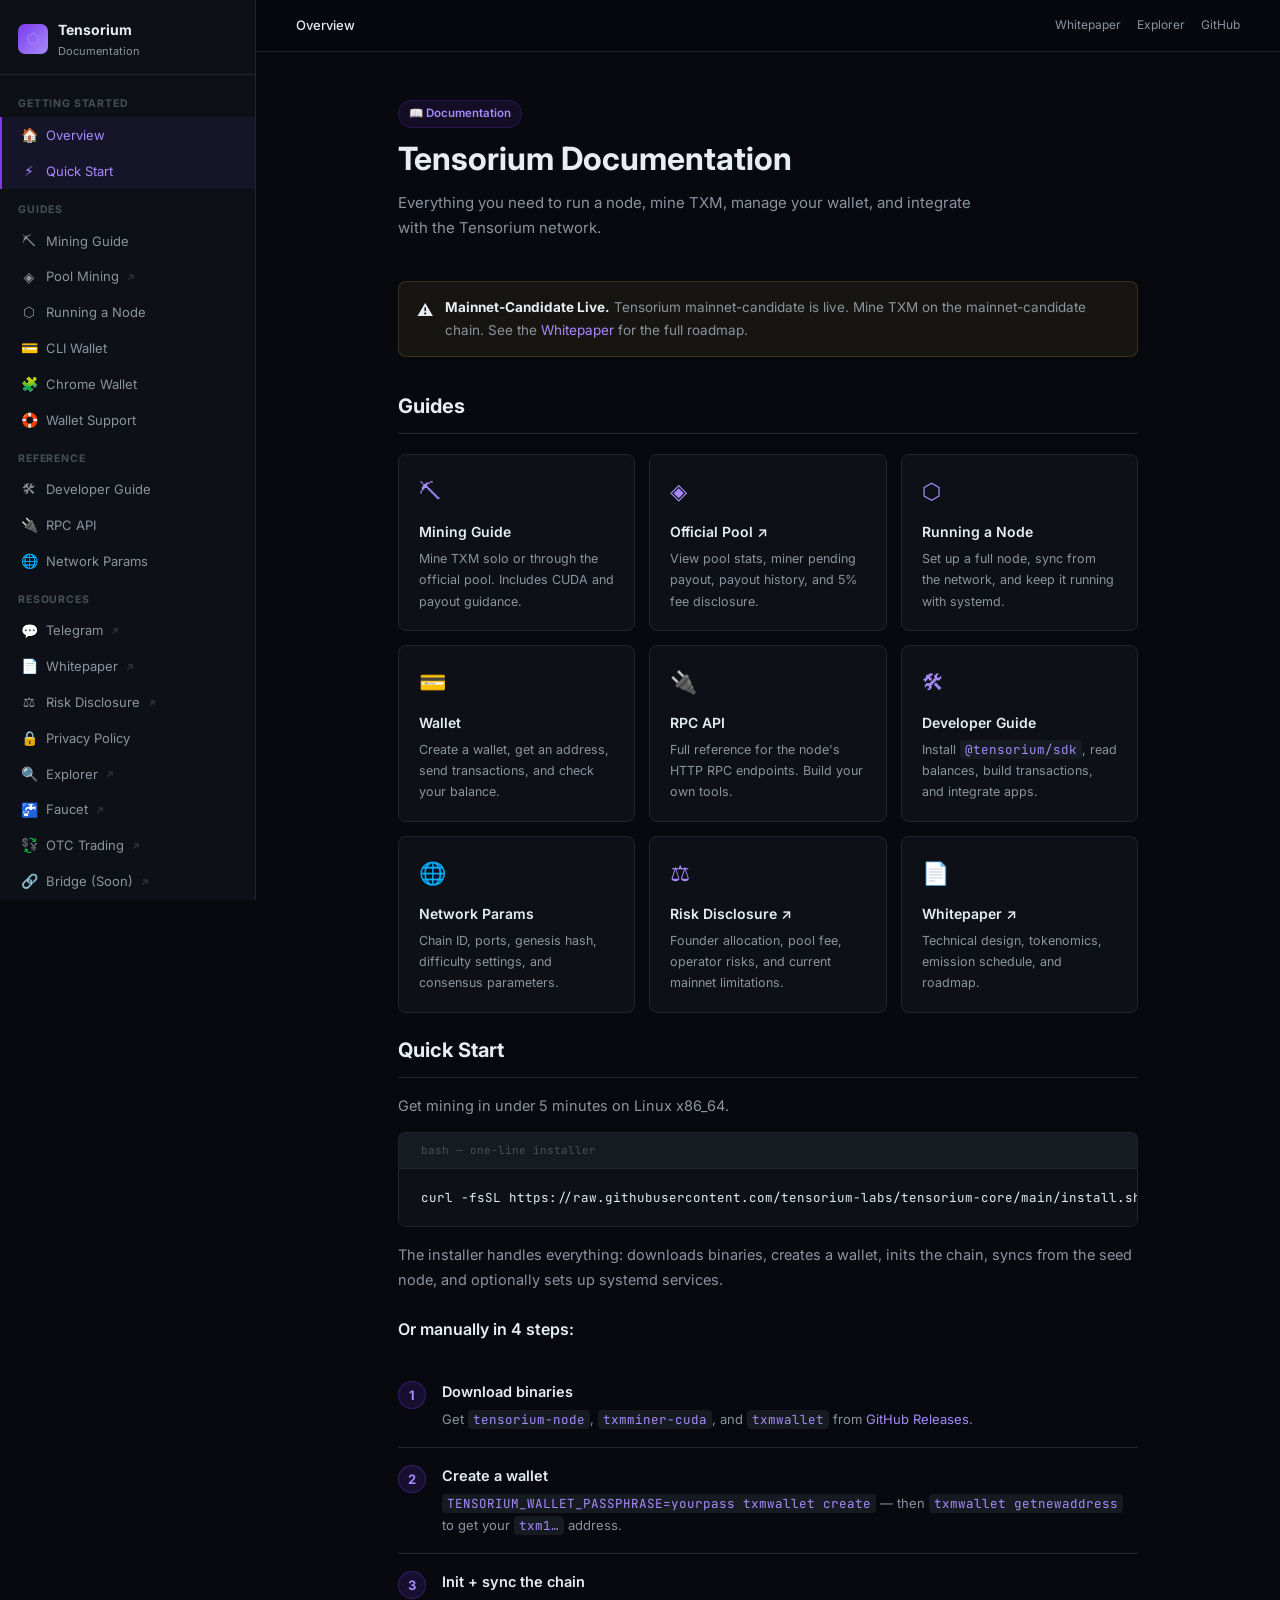
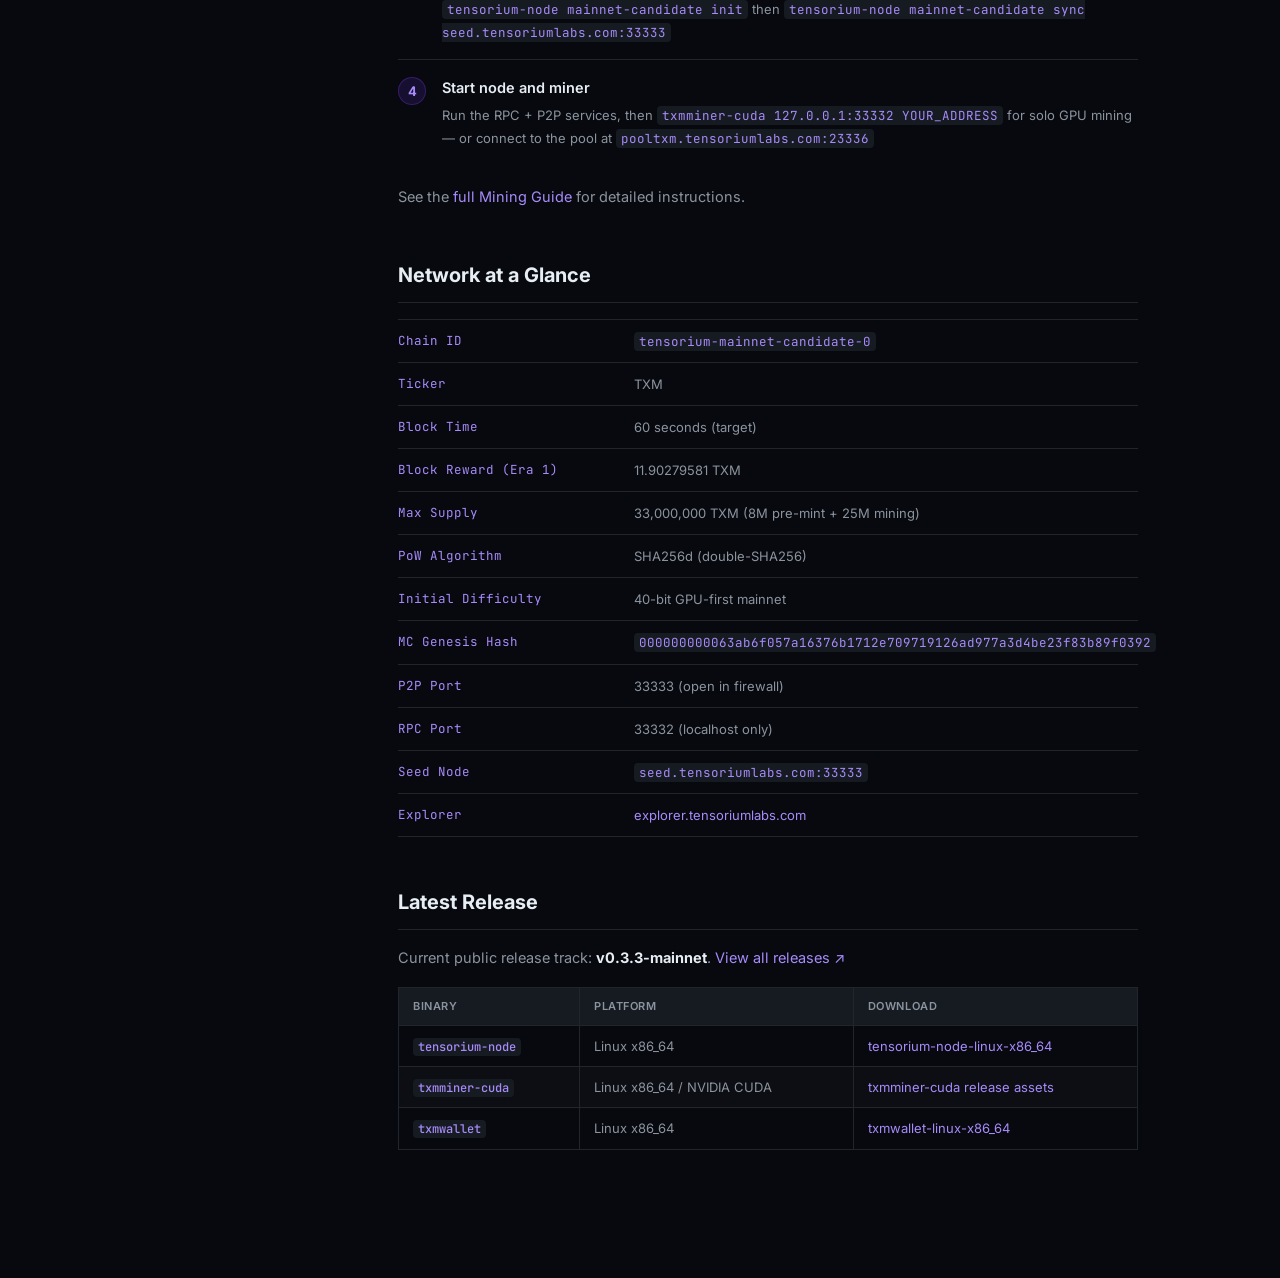
==== index.html @ 6fa47116 "docs: hide backup seed IP and refresh mainnet references" ====
<!DOCTYPE html>
<html lang="en">
<head>
  <meta charset="UTF-8">
  <meta name="viewport" content="width=device-width, initial-scale=1.0">
  <title>Tensorium Docs — Overview</title>
  <meta name="description" content="Official documentation for Tensorium — PoW blockchain node, wallet, and miner.">
  <link rel="stylesheet" href="/css/style.css">
  <link rel="icon" href="data:image/svg+xml,<svg xmlns='http://www.w3.org/2000/svg' viewBox='0 0 100 100'><text y='.9em' font-size='90'>⬡</text></svg>">
</head>
<body>
<div class="layout">

<aside class="sidebar">
  <a href="/" class="sidebar-brand">
    <div class="brand-icon">⬡</div>
    <div><div class="brand-name">Tensorium</div><div class="brand-sub">Documentation</div></div>
  </a>
  <nav class="sidebar-nav"></nav>
  <div class="sidebar-footer">mainnet-candidate live · <a href="https://github.com/tensorium-labs/tensorium-core/releases" target="_blank">Changelog</a></div>
</aside>

<div class="main">
  <div class="topbar">
    <div class="topbar-breadcrumb"><span class="cur">Overview</span></div>
    <div class="topbar-links">
      <a href="https://whitepaper.tensoriumlabs.com" target="_blank">Whitepaper</a>
      <a href="https://explorer.tensoriumlabs.com" target="_blank">Explorer</a>
      <a href="https://github.com/tensorium-labs/tensorium-core" target="_blank">GitHub</a>
    </div>
  </div>

  <div class="content">

    <div class="page-header">
      <div class="page-tag">📖 Documentation</div>
      <h1 class="page-title">Tensorium Documentation</h1>
      <p class="page-desc">Everything you need to run a node, mine TXM, manage your wallet, and integrate with the Tensorium network.</p>
    </div>

    <div class="callout callout-warn">
      <span class="callout-icon">⚠</span>
      <div class="callout-body"><strong>Mainnet-Candidate Live.</strong> Tensorium mainnet-candidate is live. Mine TXM on the mainnet-candidate chain. See the <a href="https://whitepaper.tensoriumlabs.com" target="_blank">Whitepaper</a> for the full roadmap.</div>
    </div>

    <!-- Quick links -->
    <h2 style="margin-top:32px">Guides</h2>
    <div class="cards">
      <a href="/mining.html" class="card">
        <div class="card-icon">⛏</div>
        <div class="card-title">Mining Guide</div>
        <div class="card-desc">Mine TXM solo or through the official pool. Includes CUDA and payout guidance.</div>
      </a>
      <a href="https://pooltxm.tensoriumlabs.com" class="card" target="_blank">
        <div class="card-icon">◈</div>
        <div class="card-title">Official Pool ↗</div>
        <div class="card-desc">View pool stats, miner pending payout, payout history, and 5% fee disclosure.</div>
      </a>
      <a href="/node.html" class="card">
        <div class="card-icon">⬡</div>
        <div class="card-title">Running a Node</div>
        <div class="card-desc">Set up a full node, sync from the network, and keep it running with systemd.</div>
      </a>
      <a href="/wallet.html" class="card">
        <div class="card-icon">💳</div>
        <div class="card-title">Wallet</div>
        <div class="card-desc">Create a wallet, get an address, send transactions, and check your balance.</div>
      </a>
      <a href="/rpc.html" class="card">
        <div class="card-icon">🔌</div>
        <div class="card-title">RPC API</div>
        <div class="card-desc">Full reference for the node's HTTP RPC endpoints. Build your own tools.</div>
      </a>
      <a href="/developer.html" class="card">
        <div class="card-icon">🛠</div>
        <div class="card-title">Developer Guide</div>
        <div class="card-desc">Install <code>@tensorium/sdk</code>, read balances, build transactions, and integrate apps.</div>
      </a>
      <a href="/network.html" class="card">
        <div class="card-icon">🌐</div>
        <div class="card-title">Network Params</div>
        <div class="card-desc">Chain ID, ports, genesis hash, difficulty settings, and consensus parameters.</div>
      </a>
      <a href="https://github.com/tensorium-labs/tensorium-core/blob/main/docs/project/RISK_DISCLOSURE.md" class="card" target="_blank">
        <div class="card-icon">⚖</div>
        <div class="card-title">Risk Disclosure ↗</div>
        <div class="card-desc">Founder allocation, pool fee, operator risks, and current mainnet limitations.</div>
      </a>
      <a href="https://whitepaper.tensoriumlabs.com" class="card" target="_blank">
        <div class="card-icon">📄</div>
        <div class="card-title">Whitepaper ↗</div>
        <div class="card-desc">Technical design, tokenomics, emission schedule, and roadmap.</div>
      </a>
    </div>

    <!-- Quick start -->
    <div class="section" id="quickstart">
      <h2>Quick Start</h2>
      <p>Get mining in under 5 minutes on Linux x86_64.</p>

      <div class="pre-header">bash — one-line installer</div>
      <pre>curl -fsSL https://raw.githubusercontent.com/tensorium-labs/tensorium-core/main/install.sh | bash</pre>

      <p>The installer handles everything: downloads binaries, creates a wallet, inits the chain, syncs from the seed node, and optionally sets up systemd services.</p>

      <h3>Or manually in 4 steps:</h3>
      <div class="steps">
        <div class="step">
          <div class="step-num">1</div>
          <div class="step-content">
            <div class="step-title">Download binaries</div>
            <div class="step-desc">Get <code>tensorium-node</code>, <code>txmminer-cuda</code>, and <code>txmwallet</code> from <a href="https://github.com/tensorium-labs/tensorium-core/releases" target="_blank">GitHub Releases</a>.</div>
          </div>
        </div>
        <div class="step">
          <div class="step-num">2</div>
          <div class="step-content">
            <div class="step-title">Create a wallet</div>
            <div class="step-desc"><code>TENSORIUM_WALLET_PASSPHRASE=yourpass txmwallet create</code> — then <code>txmwallet getnewaddress</code> to get your <code>txm1…</code> address.</div>
          </div>
        </div>
        <div class="step">
          <div class="step-num">3</div>
          <div class="step-content">
            <div class="step-title">Init + sync the chain</div>
            <div class="step-desc"><code>tensorium-node mainnet-candidate init</code> then <code>tensorium-node mainnet-candidate sync seed.tensoriumlabs.com:33333</code></div>
          </div>
        </div>
        <div class="step">
          <div class="step-num">4</div>
          <div class="step-content">
            <div class="step-title">Start node and miner</div>
            <div class="step-desc">Run the RPC + P2P services, then <code>txmminer-cuda 127.0.0.1:33332 YOUR_ADDRESS</code> for solo GPU mining — or connect to the pool at <code>pooltxm.tensoriumlabs.com:23336</code></div>
          </div>
        </div>
      </div>

      <p>See the <a href="/mining.html">full Mining Guide</a> for detailed instructions.</p>
    </div>

    <!-- Network info quick ref -->
    <div class="section" id="network-quick">
      <h2>Network at a Glance</h2>
      <div class="param-table">
        <div class="param-row"><span class="param-key">Chain ID</span><span class="param-val"><code>tensorium-mainnet-candidate-0</code></span></div>
        <div class="param-row"><span class="param-key">Ticker</span><span class="param-val">TXM</span></div>
        <div class="param-row"><span class="param-key">Block Time</span><span class="param-val">60 seconds (target)</span></div>
        <div class="param-row"><span class="param-key">Block Reward (Era 1)</span><span class="param-val">11.90279581 TXM</span></div>
        <div class="param-row"><span class="param-key">Max Supply</span><span class="param-val">33,000,000 TXM (8M pre-mint + 25M mining)</span></div>
        <div class="param-row"><span class="param-key">PoW Algorithm</span><span class="param-val">SHA256d (double-SHA256)</span></div>
        <div class="param-row"><span class="param-key">Initial Difficulty</span><span class="param-val">40-bit GPU-first mainnet</span></div>
        <div class="param-row"><span class="param-key">MC Genesis Hash</span><span class="param-val"><code>000000000063ab6f057a16376b1712e709719126ad977a3d4be23f83b89f0392</code></span></div>
        <div class="param-row"><span class="param-key">P2P Port</span><span class="param-val">33333 (open in firewall)</span></div>
        <div class="param-row"><span class="param-key">RPC Port</span><span class="param-val">33332 (localhost only)</span></div>
        <div class="param-row"><span class="param-key">Seed Node</span><span class="param-val"><code>seed.tensoriumlabs.com:33333</code></span></div>
        <div class="param-row"><span class="param-key">Explorer</span><span class="param-val"><a href="https://explorer.tensoriumlabs.com" target="_blank">explorer.tensoriumlabs.com</a></span></div>
      </div>
    </div>

    <!-- Binaries -->
    <div class="section" id="binaries">
      <h2>Latest Release</h2>
      <p>Current public release track: <strong>v0.3.3-mainnet</strong>. <a href="https://github.com/tensorium-labs/tensorium-core/releases" target="_blank">View all releases ↗</a></p>
      <div class="table-wrap">
        <table>
          <thead><tr><th>Binary</th><th>Platform</th><th>Download</th></tr></thead>
          <tbody>
            <tr>
              <td><code>tensorium-node</code></td><td>Linux x86_64</td>
              <td><a href="https://github.com/tensorium-labs/tensorium-core/releases/download/v0.3.3-mainnet/tensorium-node-linux-x86_64" target="_blank">tensorium-node-linux-x86_64</a></td>
            </tr>
            <tr>
              <td><code>txmminer-cuda</code></td><td>Linux x86_64 / NVIDIA CUDA</td>
              <td><a href="https://github.com/tensorium-labs/tensorium-core/releases" target="_blank">txmminer-cuda release assets</a></td>
            </tr>
            <tr>
              <td><code>txmwallet</code></td><td>Linux x86_64</td>
              <td><a href="https://github.com/tensorium-labs/tensorium-core/releases/download/v0.3.3-mainnet/txmwallet-linux-x86_64" target="_blank">txmwallet-linux-x86_64</a></td>
            </tr>
          </tbody>
        </table>
      </div>
    </div>

  </div>
</div>
</div>
<script src="/js/nav.js"></script>
<script>buildSidebar('index.html');</script>
</body>
</html>
---- css/style.css ----
@import url('https://fonts.googleapis.com/css2?family=Inter:wght@400;500;600;700&family=JetBrains+Mono:wght@400;500&display=swap');

:root {
  --bg:        #07090f;
  --surface:   #0d1117;
  --surface2:  #161b22;
  --border:    #21262d;
  --border2:   #30363d;
  --primary:   #7c3aed;
  --primary-l: #a78bfa;
  --blue:      #58a6ff;
  --green:     #3fb950;
  --yellow:    #e3b341;
  --red:       #f85149;
  --text:      #e6edf3;
  --text2:     #8b949e;
  --text3:     #484f58;
  --sidebar-w: 256px;
  --radius:    8px;
}

*, *::before, *::after { box-sizing: border-box; margin: 0; padding: 0; }
html { scroll-behavior: smooth; }

body {
  font-family: 'Inter', system-ui, sans-serif;
  background: var(--bg);
  color: var(--text);
  font-size: 14.5px;
  line-height: 1.7;
}

a { color: var(--primary-l); text-decoration: none; }
a:hover { text-decoration: underline; }

/* ── Layout ──────────────────────────────────────────────────────────────── */

.layout { display: flex; min-height: 100vh; }

/* ── Sidebar ─────────────────────────────────────────────────────────────── */

.sidebar {
  width: var(--sidebar-w);
  flex-shrink: 0;
  background: var(--surface);
  border-right: 1px solid var(--border);
  position: fixed; top: 0; left: 0; height: 100vh;
  overflow-y: auto;
  display: flex; flex-direction: column;
  scrollbar-width: thin;
}

.sidebar-brand {
  display: flex; align-items: center; gap: 10px;
  padding: 18px 18px 14px;
  border-bottom: 1px solid var(--border);
  text-decoration: none;
}
.sidebar-brand:hover { text-decoration: none; }

.brand-icon {
  width: 30px; height: 30px;
  background: linear-gradient(135deg, var(--primary), var(--primary-l));
  border-radius: 7px;
  display: flex; align-items: center; justify-content: center;
  font-size: 15px; flex-shrink: 0;
}

.brand-name { font-weight: 700; font-size: 14px; color: var(--text); }
.brand-sub  { font-size: 11px; color: var(--text2); }

.sidebar-nav { padding: 12px 0; flex: 1; }

.nav-group { margin-bottom: 4px; }

.nav-group-title {
  padding: 8px 18px 4px;
  font-size: 10.5px; font-weight: 700;
  text-transform: uppercase; letter-spacing: .08em;
  color: var(--text3);
}

.nav-item {
  display: flex; align-items: center; gap: 8px;
  padding: 6px 18px;
  font-size: 13px; color: var(--text2);
  text-decoration: none;
  border-left: 2px solid transparent;
  transition: color .12s, background .12s;
  cursor: pointer;
}
.nav-item:hover { color: var(--text); background: var(--surface2); text-decoration: none; }
.nav-item.active { color: var(--primary-l); border-left-color: var(--primary); background: rgba(124,58,237,.08); }
.nav-item .nav-icon { font-size: 14px; width: 18px; text-align: center; flex-shrink: 0; }

.sidebar-footer {
  padding: 12px 18px;
  border-top: 1px solid var(--border);
  font-size: 11px; color: var(--text3);
}
.sidebar-footer a { color: var(--text2); }

/* ── Main ���───────────────────────────────────────────────────────────────── */

.main { margin-left: var(--sidebar-w); flex: 1; min-width: 0; }

.topbar {
  display: flex; align-items: center;
  padding: 0 40px; height: 52px;
  border-bottom: 1px solid var(--border);
  background: rgba(7,9,15,.8);
  backdrop-filter: blur(12px);
  position: sticky; top: 0; z-index: 10;
  gap: 12px;
}

.topbar-breadcrumb {
  display: flex; align-items: center; gap: 6px;
  font-size: 13px; color: var(--text2);
}
.topbar-breadcrumb a { color: var(--text2); }
.topbar-breadcrumb .sep { color: var(--text3); }
.topbar-breadcrumb .cur { color: var(--text); font-weight: 500; }

.topbar-links { margin-left: auto; display: flex; gap: 16px; }
.topbar-links a { font-size: 12px; color: var(--text2); }
.topbar-links a:hover { color: var(--text); text-decoration: none; }

.content { max-width: 820px; margin: 0 auto; padding: 48px 40px 80px; }

/* ── Page header ─────────────────────────────────────────────────────────── */

.page-header { margin-bottom: 40px; }

.page-tag {
  display: inline-flex; align-items: center; gap: 6px;
  background: rgba(124,58,237,.1); color: var(--primary-l);
  border: 1px solid rgba(124,58,237,.2);
  padding: 3px 10px; border-radius: 20px;
  font-size: 11.5px; font-weight: 600; margin-bottom: 12px;
}

.page-title {
  font-size: 32px; font-weight: 700; line-height: 1.2; margin-bottom: 12px;
  background: linear-gradient(135deg, var(--text) 60%, var(--primary-l));
  -webkit-background-clip: text; -webkit-text-fill-color: transparent;
  background-clip: text;
}

.page-desc { font-size: 15px; color: var(--text2); max-width: 600px; }

/* ── Section headings ────────────────────────────────────────────────────── */

.section { margin-bottom: 48px; scroll-margin-top: 72px; }

h2 {
  font-size: 20px; font-weight: 700; color: var(--text);
  margin-bottom: 16px; padding-bottom: 10px;
  border-bottom: 1px solid var(--border);
}

h3 {
  font-size: 16px; font-weight: 600; color: var(--text);
  margin: 24px 0 10px;
}

h4 {
  font-size: 11px; font-weight: 700; text-transform: uppercase;
  letter-spacing: .06em; color: var(--text2);
  margin: 18px 0 8px;
}

p { color: var(--text2); margin-bottom: 14px; }
p strong { color: var(--text); }

ul, ol { padding-left: 22px; margin-bottom: 14px; }
li { color: var(--text2); margin-bottom: 5px; }
li strong { color: var(--text); }

/* ── Code ────────────────────────────────────────────────────────────────── */

pre {
  background: var(--surface);
  border: 1px solid var(--border);
  border-radius: var(--radius);
  padding: 18px 22px;
  overflow-x: auto;
  font-family: 'JetBrains Mono', monospace;
  font-size: 12.5px; line-height: 1.7;
  color: var(--text); margin: 16px 0;
  position: relative;
}

.pre-header {
  background: var(--surface2);
  border: 1px solid var(--border);
  border-bottom: none;
  border-radius: var(--radius) var(--radius) 0 0;
  padding: 8px 22px;
  font-size: 11px; color: var(--text3);
  font-family: 'JetBrains Mono', monospace;
  display: flex; align-items: center; justify-content: space-between;
}

.pre-header + pre {
  border-top-left-radius: 0;
  border-top-right-radius: 0;
  margin-top: 0;
}

code {
  font-family: 'JetBrains Mono', monospace;
  font-size: 12.5px; background: var(--surface2);
  padding: 1px 5px; border-radius: 4px;
  color: var(--primary-l);
}
pre code { background: none; padding: 0; color: inherit; }

/* ── Tables ──────────────────────────────────────────────────────────────── */

.table-wrap { overflow-x: auto; margin: 16px 0; }

table { width: 100%; border-collapse: collapse; font-size: 13px; }

th {
  background: var(--surface2);
  padding: 9px 14px;
  text-align: left; font-size: 11px; font-weight: 600;
  text-transform: uppercase; letter-spacing: .05em;
  color: var(--text2); border: 1px solid var(--border);
}

td {
  padding: 9px 14px; border: 1px solid var(--border);
  color: var(--text2); vertical-align: top;
}
td:first-child { color: var(--text); font-weight: 500; }
td code { font-size: 12px; }
tr:nth-child(even) td { background: rgba(255,255,255,.018); }

/* ── Callouts ─────────────────────────────────────────────────────────���──── */

.callout {
  border-radius: var(--radius); padding: 14px 18px;
  margin: 16px 0; font-size: 13.5px;
  display: flex; gap: 12px; align-items: flex-start;
}
.callout-icon { font-size: 16px; flex-shrink: 0; margin-top: 1px; }
.callout-body { color: var(--text2); }
.callout-body strong { color: var(--text); }
.callout-info    { background: rgba(88,166,255,.07);  border: 1px solid rgba(88,166,255,.18); }
.callout-warn    { background: rgba(227,179,65,.07);  border: 1px solid rgba(227,179,65,.18); }
.callout-success { background: rgba(63,185,80,.07);   border: 1px solid rgba(63,185,80,.18); }
.callout-danger  { background: rgba(248,81,73,.07);   border: 1px solid rgba(248,81,73,.18); }

/* ── Steps ───────────────────────────────────────────────────────────────── */

.steps { margin: 20px 0; }

.step {
  display: flex; gap: 16px;
  padding: 16px 0; border-bottom: 1px solid var(--border);
}
.step:last-child { border-bottom: none; }

.step-num {
  width: 28px; height: 28px; border-radius: 50%;
  background: rgba(124,58,237,.15); color: var(--primary-l);
  border: 1px solid rgba(124,58,237,.3);
  display: flex; align-items: center; justify-content: center;
  font-size: 13px; font-weight: 700; flex-shrink: 0; margin-top: 1px;
}

.step-content {}
.step-title { font-weight: 600; color: var(--text); margin-bottom: 4px; }
.step-desc  { font-size: 13px; color: var(--text2); }

/* ── Cards grid ──────────────────────────────────────────────────────────── */

.cards { display: grid; grid-template-columns: repeat(auto-fit, minmax(220px, 1fr)); gap: 14px; margin: 20px 0; }

.card {
  background: var(--surface); border: 1px solid var(--border);
  border-radius: var(--radius); padding: 18px 20px;
  text-decoration: none; transition: border-color .15s, transform .15s;
  display: block;
}
.card:hover { border-color: var(--primary); transform: translateY(-1px); text-decoration: none; }
.card-icon  { font-size: 22px; margin-bottom: 10px; }
.card-title { font-weight: 600; color: var(--text); margin-bottom: 4px; font-size: 14px; }
.card-desc  { font-size: 12.5px; color: var(--text2); }

/* ── Params table ────────────────────────────────────────────────────────── */

.param-table { margin: 16px 0; }
.param-row {
  display: grid; grid-template-columns: 220px 1fr;
  border-bottom: 1px solid var(--border);
  padding: 10px 0; gap: 16px;
}
.param-row:first-child { border-top: 1px solid var(--border); }
.param-key  { font-family: 'JetBrains Mono', monospace; font-size: 12.5px; color: var(--primary-l); }
.param-val  { font-size: 13px; color: var(--text2); }

/* ── FAQ ─────────────────────────────────────────────────────────────────── */

.faq { margin: 16px 0; }
.faq-item { border: 1px solid var(--border); border-radius: var(--radius); margin-bottom: 8px; overflow: hidden; }
.faq-q {
  padding: 12px 18px; font-weight: 600; font-size: 13.5px;
  background: var(--surface); cursor: pointer;
  display: flex; justify-content: space-between; align-items: center;
  user-select: none;
}
.faq-q:hover { background: var(--surface2); }
.faq-a {
  max-height: 0; overflow: hidden;
  transition: max-height .25s, padding .25s;
  font-size: 13.5px; color: var(--text2); padding: 0 18px;
}
.faq-a.open { max-height: 400px; padding: 14px 18px; border-top: 1px solid var(--border); }

/* ── Responsive ──────────────────────────────────────────────────────────── */

@media (max-width: 900px) {
  .sidebar { display: none; }
  .main    { margin-left: 0; }
  .content { padding: 32px 20px 60px; }
  .topbar  { padding: 0 20px; }
}

/* ── Badges ──────────────────────────────────────────────────────────────── */
.badge { display: inline-block; padding: 2px 8px; border-radius: 4px; font-size: 11px; font-weight: 600; letter-spacing: .03em; }
.badge-green  { background: #14532d44; color: #22c55e; }
.badge-yellow { background: #78350f44; color: #f59e0b; }
.badge-purple { background: #4c1d9544; color: #a78bfa; }

/* ── Button ──────────────────────────────────────────────────────────────── */
.btn { display: inline-block; background: var(--primary); color: #fff; padding: 9px 20px; border-radius: 6px; font-size: 13px; font-weight: 600; text-decoration: none; transition: opacity .15s; }
.btn:hover { opacity: .85; text-decoration: none; }
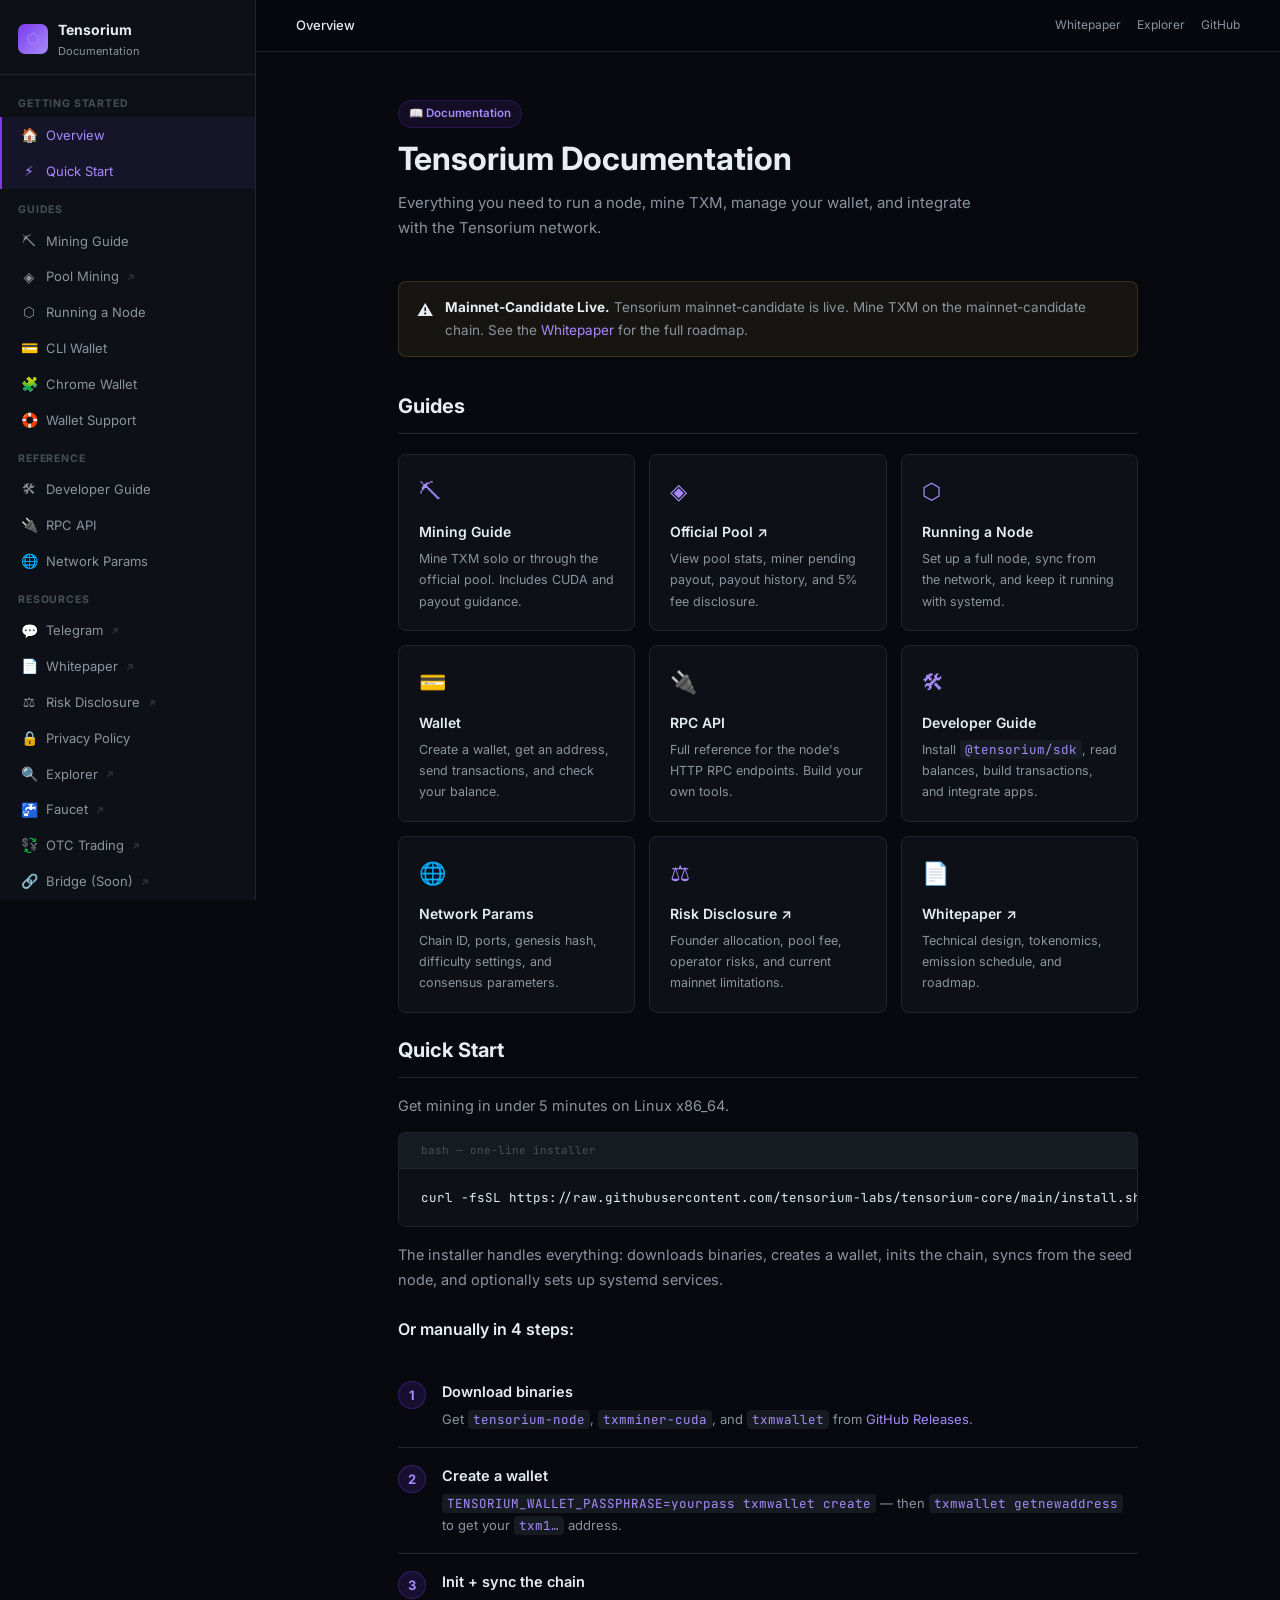
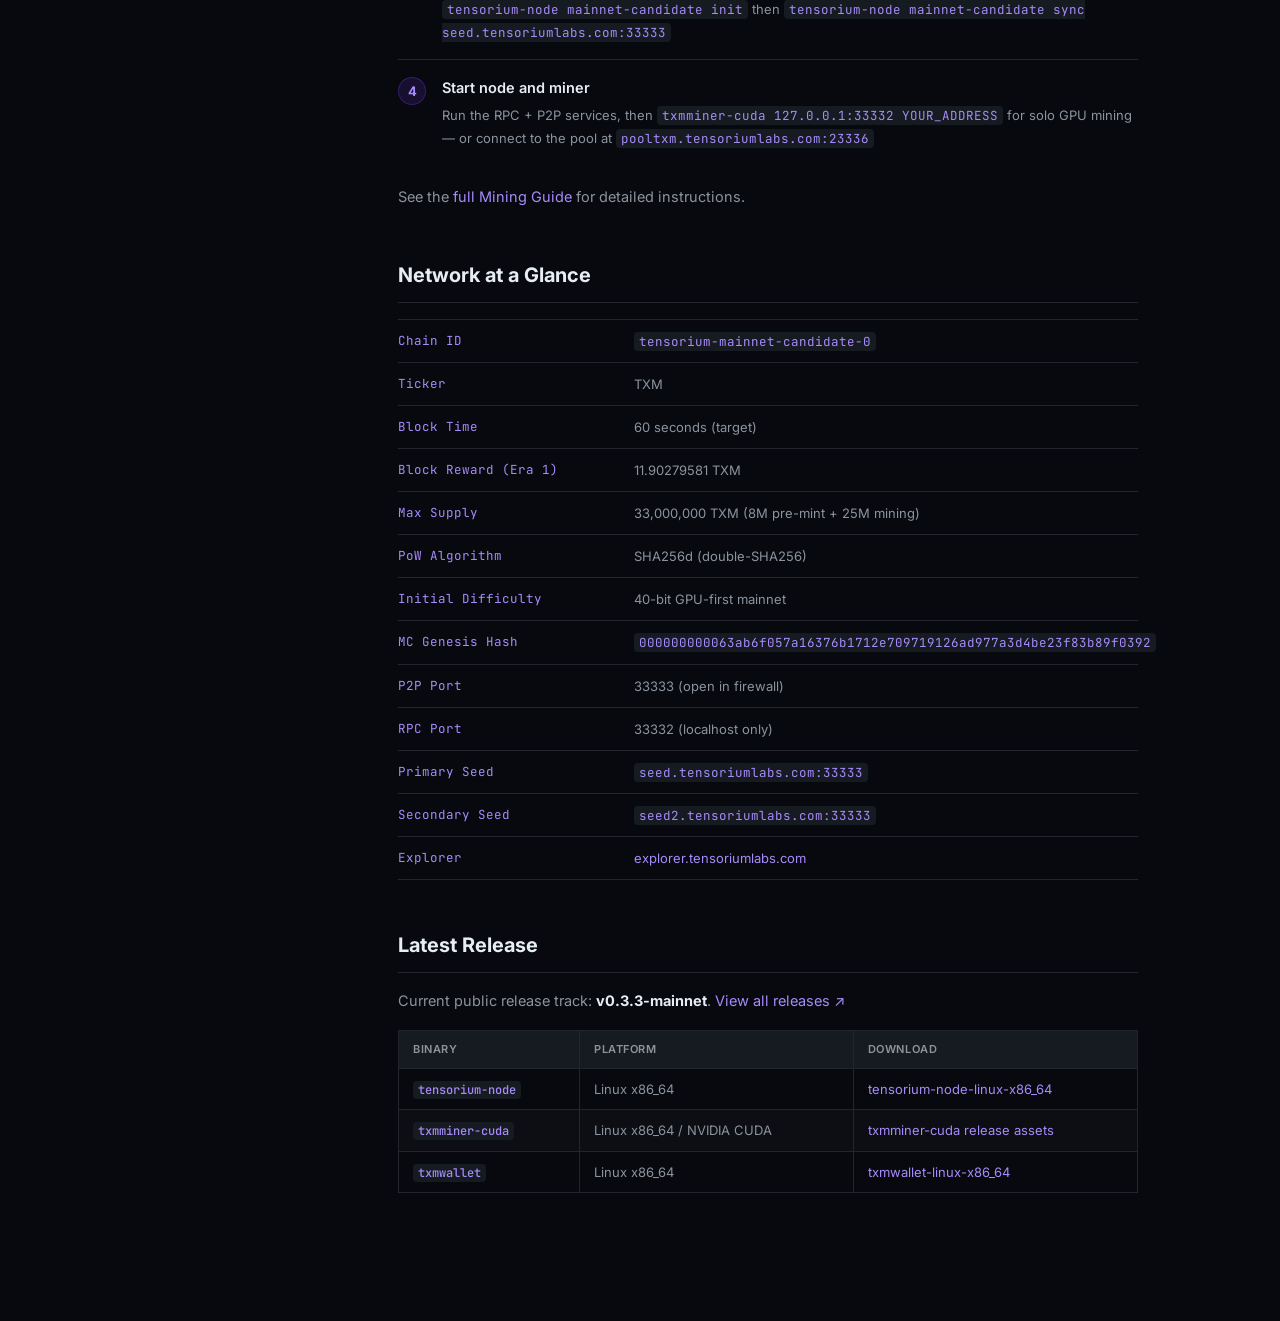
==== commit 653c010a: "docs: surface both seed hostnames in operator examples" ====
--- a/index.html
+++ b/index.html
@@ -152,7 +152,8 @@
         <div class="param-row"><span class="param-key">MC Genesis Hash</span><span class="param-val"><code>000000000063ab6f057a16376b1712e709719126ad977a3d4be23f83b89f0392</code></span></div>
         <div class="param-row"><span class="param-key">P2P Port</span><span class="param-val">33333 (open in firewall)</span></div>
         <div class="param-row"><span class="param-key">RPC Port</span><span class="param-val">33332 (localhost only)</span></div>
-        <div class="param-row"><span class="param-key">Seed Node</span><span class="param-val"><code>seed.tensoriumlabs.com:33333</code></span></div>
+        <div class="param-row"><span class="param-key">Primary Seed</span><span class="param-val"><code>seed.tensoriumlabs.com:33333</code></span></div>
+        <div class="param-row"><span class="param-key">Secondary Seed</span><span class="param-val"><code>seed2.tensoriumlabs.com:33333</code></span></div>
         <div class="param-row"><span class="param-key">Explorer</span><span class="param-val"><a href="https://explorer.tensoriumlabs.com" target="_blank">explorer.tensoriumlabs.com</a></span></div>
       </div>
     </div>
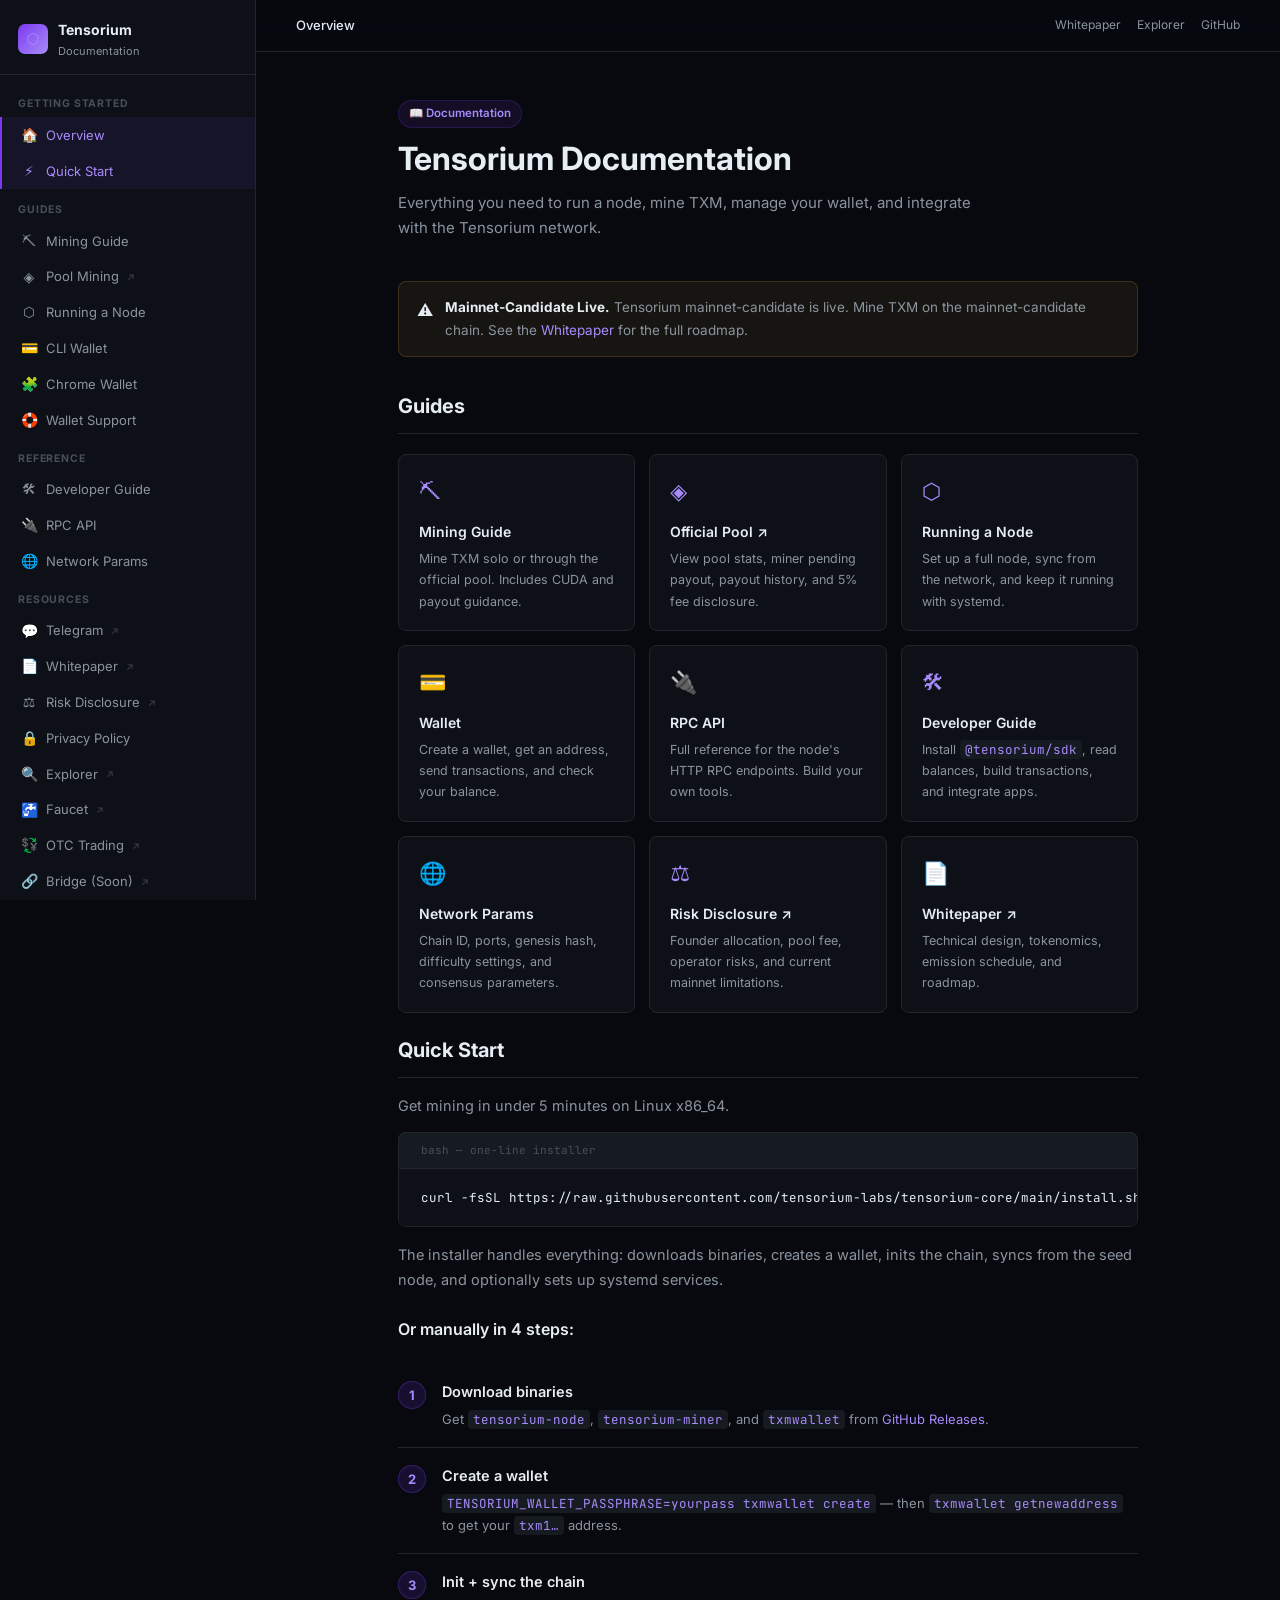
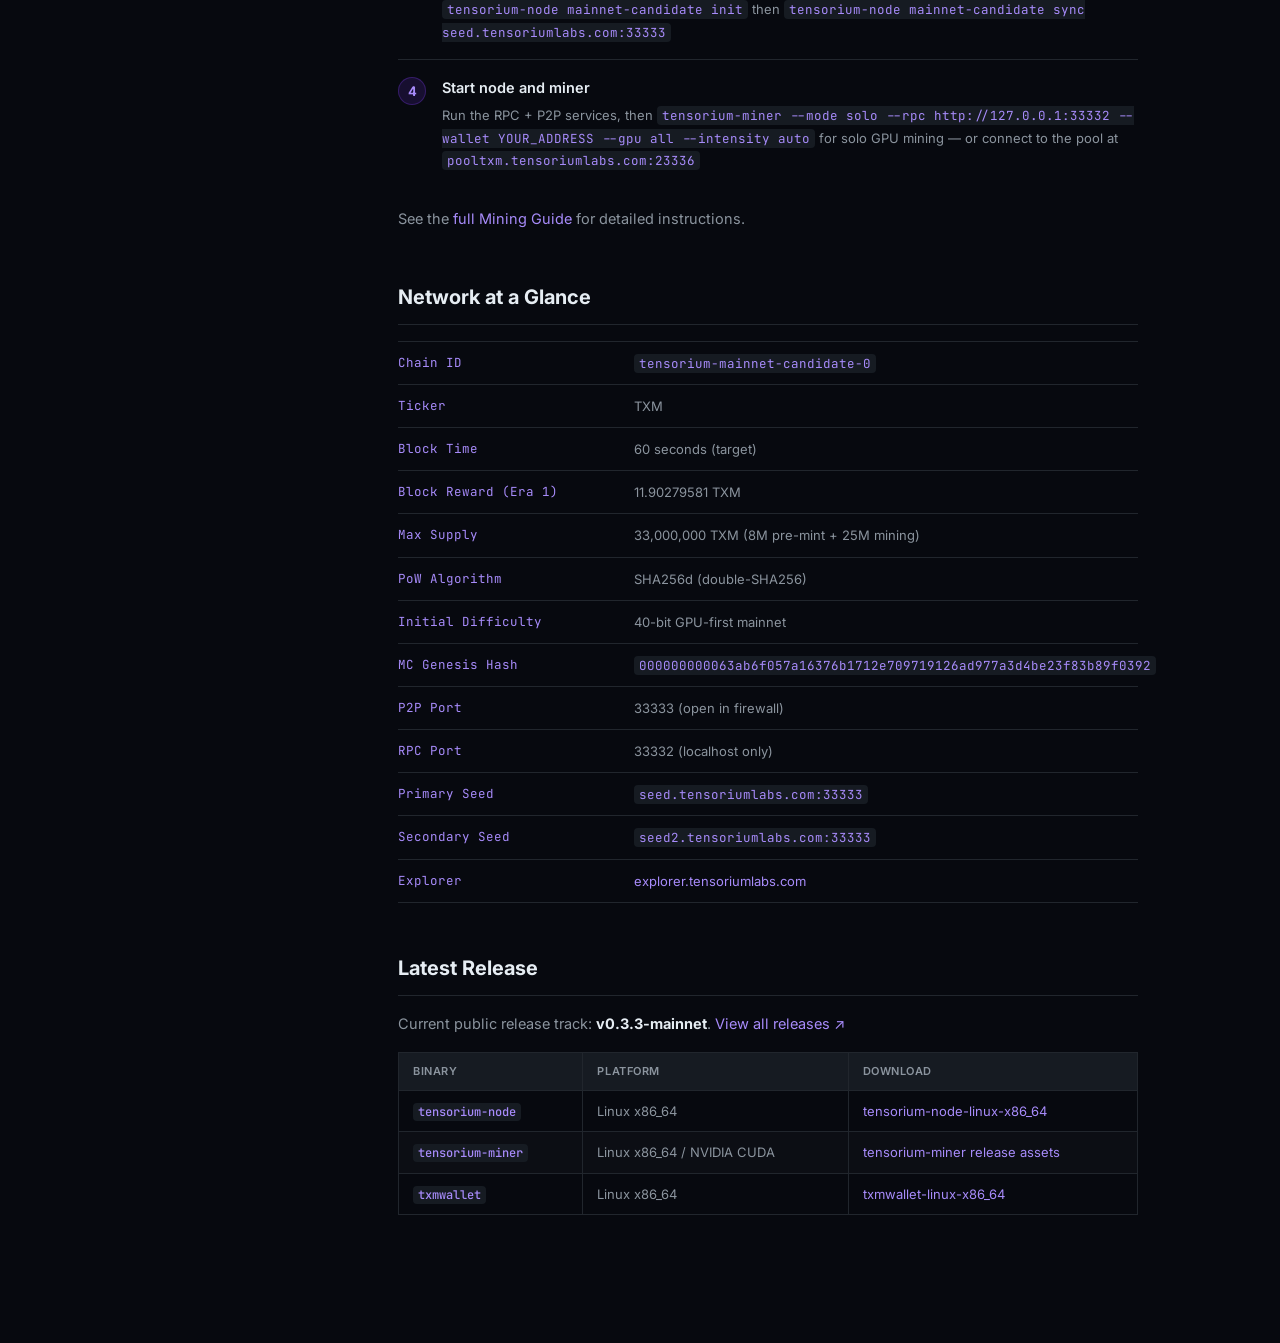
==== commit 44ff6b83: "docs: switch public miner references to tensorium-miner" ====
--- a/index.html
+++ b/index.html
@@ -109,7 +109,7 @@
           <div class="step-num">1</div>
           <div class="step-content">
             <div class="step-title">Download binaries</div>
-            <div class="step-desc">Get <code>tensorium-node</code>, <code>txmminer-cuda</code>, and <code>txmwallet</code> from <a href="https://github.com/tensorium-labs/tensorium-core/releases" target="_blank">GitHub Releases</a>.</div>
+            <div class="step-desc">Get <code>tensorium-node</code>, <code>tensorium-miner</code>, and <code>txmwallet</code> from <a href="https://github.com/tensorium-labs/tensorium-core/releases" target="_blank">GitHub Releases</a>.</div>
           </div>
         </div>
         <div class="step">
@@ -130,7 +130,7 @@
           <div class="step-num">4</div>
           <div class="step-content">
             <div class="step-title">Start node and miner</div>
-            <div class="step-desc">Run the RPC + P2P services, then <code>txmminer-cuda 127.0.0.1:33332 YOUR_ADDRESS</code> for solo GPU mining — or connect to the pool at <code>pooltxm.tensoriumlabs.com:23336</code></div>
+            <div class="step-desc">Run the RPC + P2P services, then <code>tensorium-miner --mode solo --rpc http://127.0.0.1:33332 --wallet YOUR_ADDRESS --gpu all --intensity auto</code> for solo GPU mining — or connect to the pool at <code>pooltxm.tensoriumlabs.com:23336</code></div>
           </div>
         </div>
       </div>
@@ -171,8 +171,8 @@
               <td><a href="https://github.com/tensorium-labs/tensorium-core/releases/download/v0.3.3-mainnet/tensorium-node-linux-x86_64" target="_blank">tensorium-node-linux-x86_64</a></td>
             </tr>
             <tr>
-              <td><code>txmminer-cuda</code></td><td>Linux x86_64 / NVIDIA CUDA</td>
-              <td><a href="https://github.com/tensorium-labs/tensorium-core/releases" target="_blank">txmminer-cuda release assets</a></td>
+              <td><code>tensorium-miner</code></td><td>Linux x86_64 / NVIDIA CUDA</td>
+              <td><a href="https://github.com/tensorium-labs/tensorium-core/releases" target="_blank">tensorium-miner release assets</a></td>
             </tr>
             <tr>
               <td><code>txmwallet</code></td><td>Linux x86_64</td>
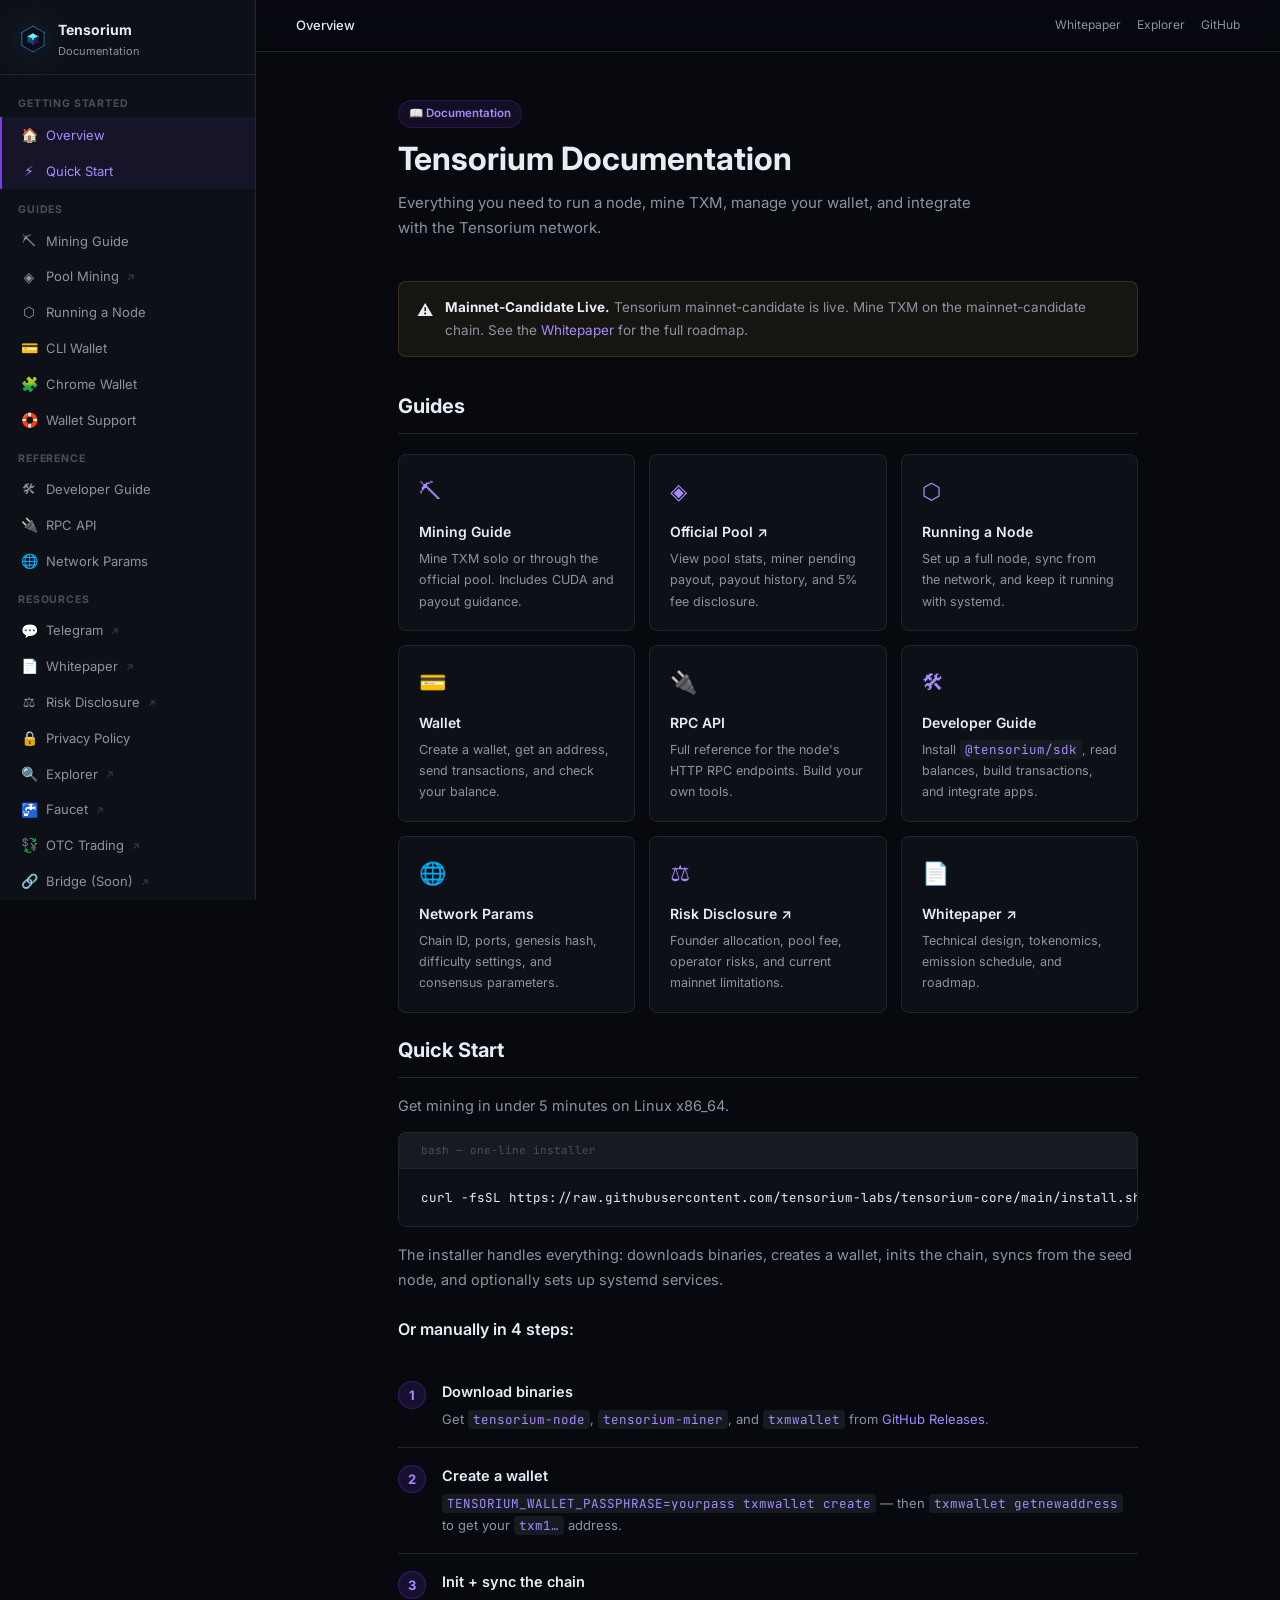
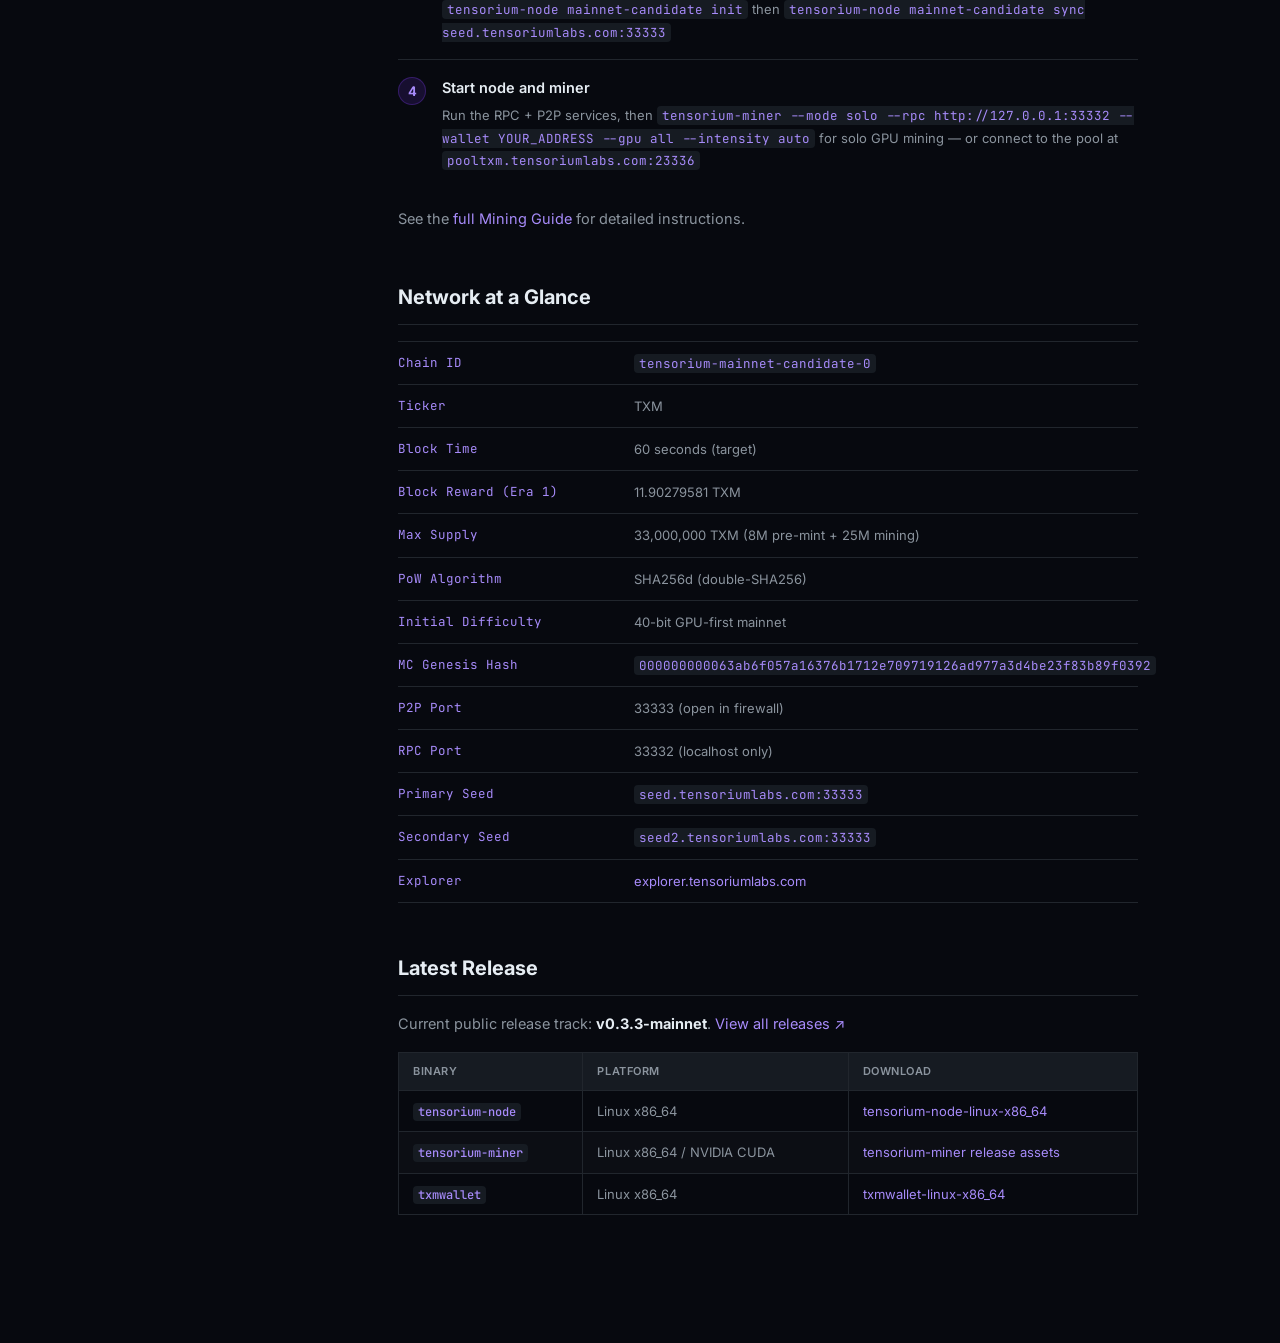
==== commit 1e03d2ef: "brand: adopt official Tensorium mark across docs" ====
--- a/index.html
+++ b/index.html
@@ -6,14 +6,14 @@
   <title>Tensorium Docs — Overview</title>
   <meta name="description" content="Official documentation for Tensorium — PoW blockchain node, wallet, and miner.">
   <link rel="stylesheet" href="/css/style.css">
-  <link rel="icon" href="data:image/svg+xml,<svg xmlns='http://www.w3.org/2000/svg' viewBox='0 0 100 100'><text y='.9em' font-size='90'>⬡</text></svg>">
+  <link rel="icon" href="/assets/tensorium-mark.svg" type="image/svg+xml">
 </head>
 <body>
 <div class="layout">
 
 <aside class="sidebar">
   <a href="/" class="sidebar-brand">
-    <div class="brand-icon">⬡</div>
+    <img class="brand-icon" src="/assets/tensorium-mark.svg" alt="Tensorium">
     <div><div class="brand-name">Tensorium</div><div class="brand-sub">Documentation</div></div>
   </a>
   <nav class="sidebar-nav"></nav>
--- a/css/style.css
+++ b/css/style.css
@@ -60,10 +60,10 @@
 
 .brand-icon {
   width: 30px; height: 30px;
-  background: linear-gradient(135deg, var(--primary), var(--primary-l));
-  border-radius: 7px;
-  display: flex; align-items: center; justify-content: center;
-  font-size: 15px; flex-shrink: 0;
+  display: block;
+  flex-shrink: 0;
+  object-fit: contain;
+  filter: drop-shadow(0 0 16px rgba(88, 166, 255, 0.2));
 }
 
 .brand-name { font-weight: 700; font-size: 14px; color: var(--text); }
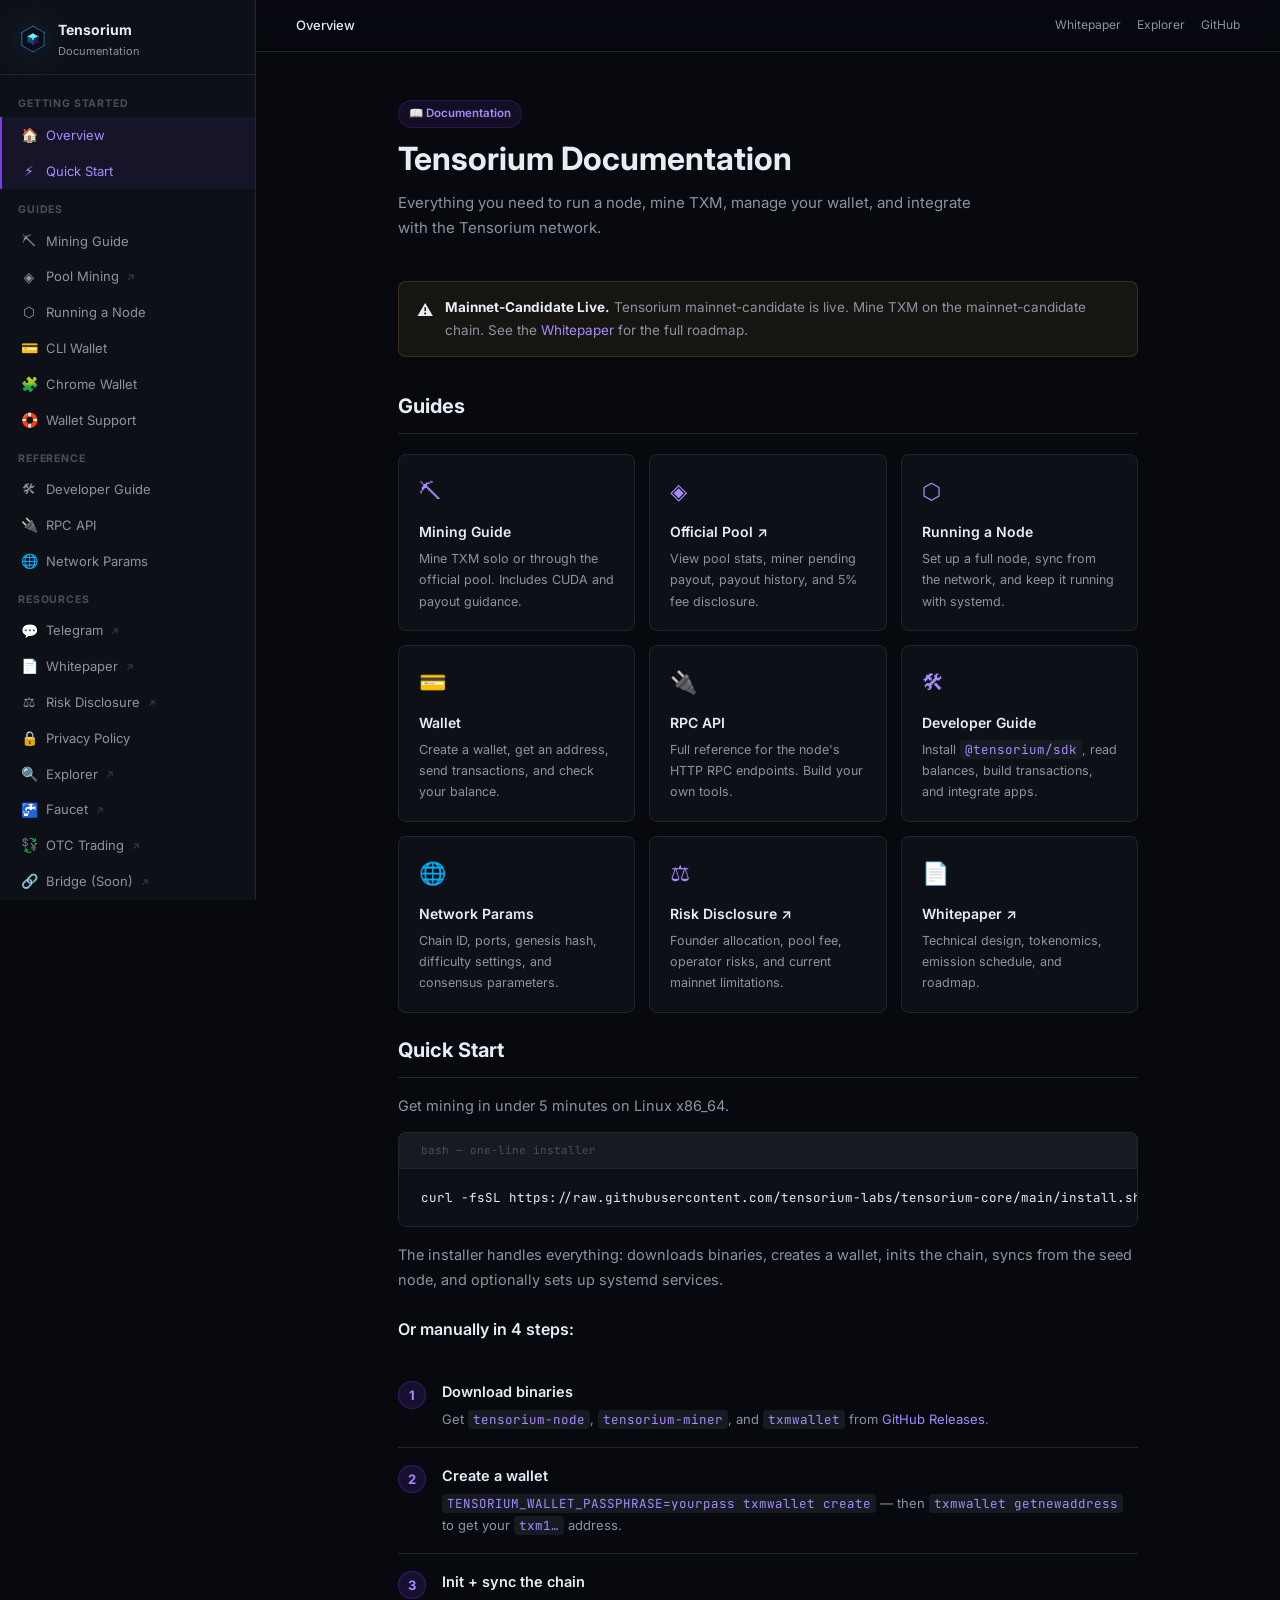
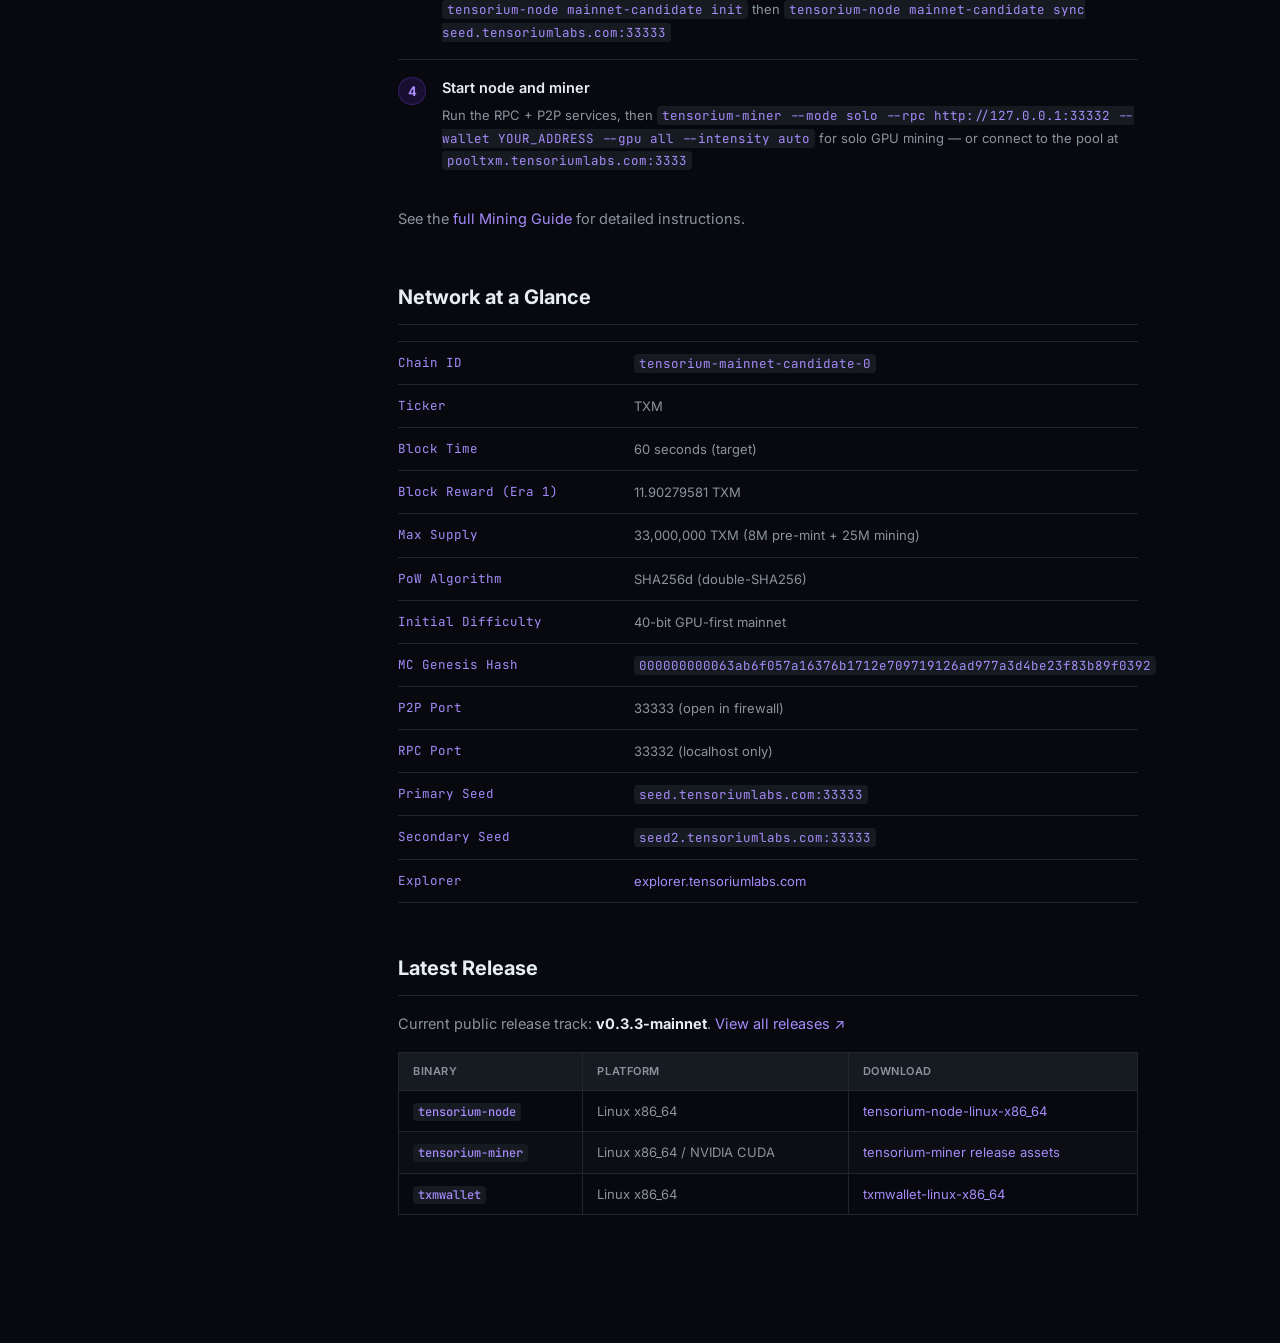
==== commit 2b06e258: "docs(mining): point pool miners to stratum port 3333" ====
--- a/index.html
+++ b/index.html
@@ -130,7 +130,7 @@
           <div class="step-num">4</div>
           <div class="step-content">
             <div class="step-title">Start node and miner</div>
-            <div class="step-desc">Run the RPC + P2P services, then <code>tensorium-miner --mode solo --rpc http://127.0.0.1:33332 --wallet YOUR_ADDRESS --gpu all --intensity auto</code> for solo GPU mining — or connect to the pool at <code>pooltxm.tensoriumlabs.com:23336</code></div>
+            <div class="step-desc">Run the RPC + P2P services, then <code>tensorium-miner --mode solo --rpc http://127.0.0.1:33332 --wallet YOUR_ADDRESS --gpu all --intensity auto</code> for solo GPU mining — or connect to the pool at <code>pooltxm.tensoriumlabs.com:3333</code></div>
           </div>
         </div>
       </div>
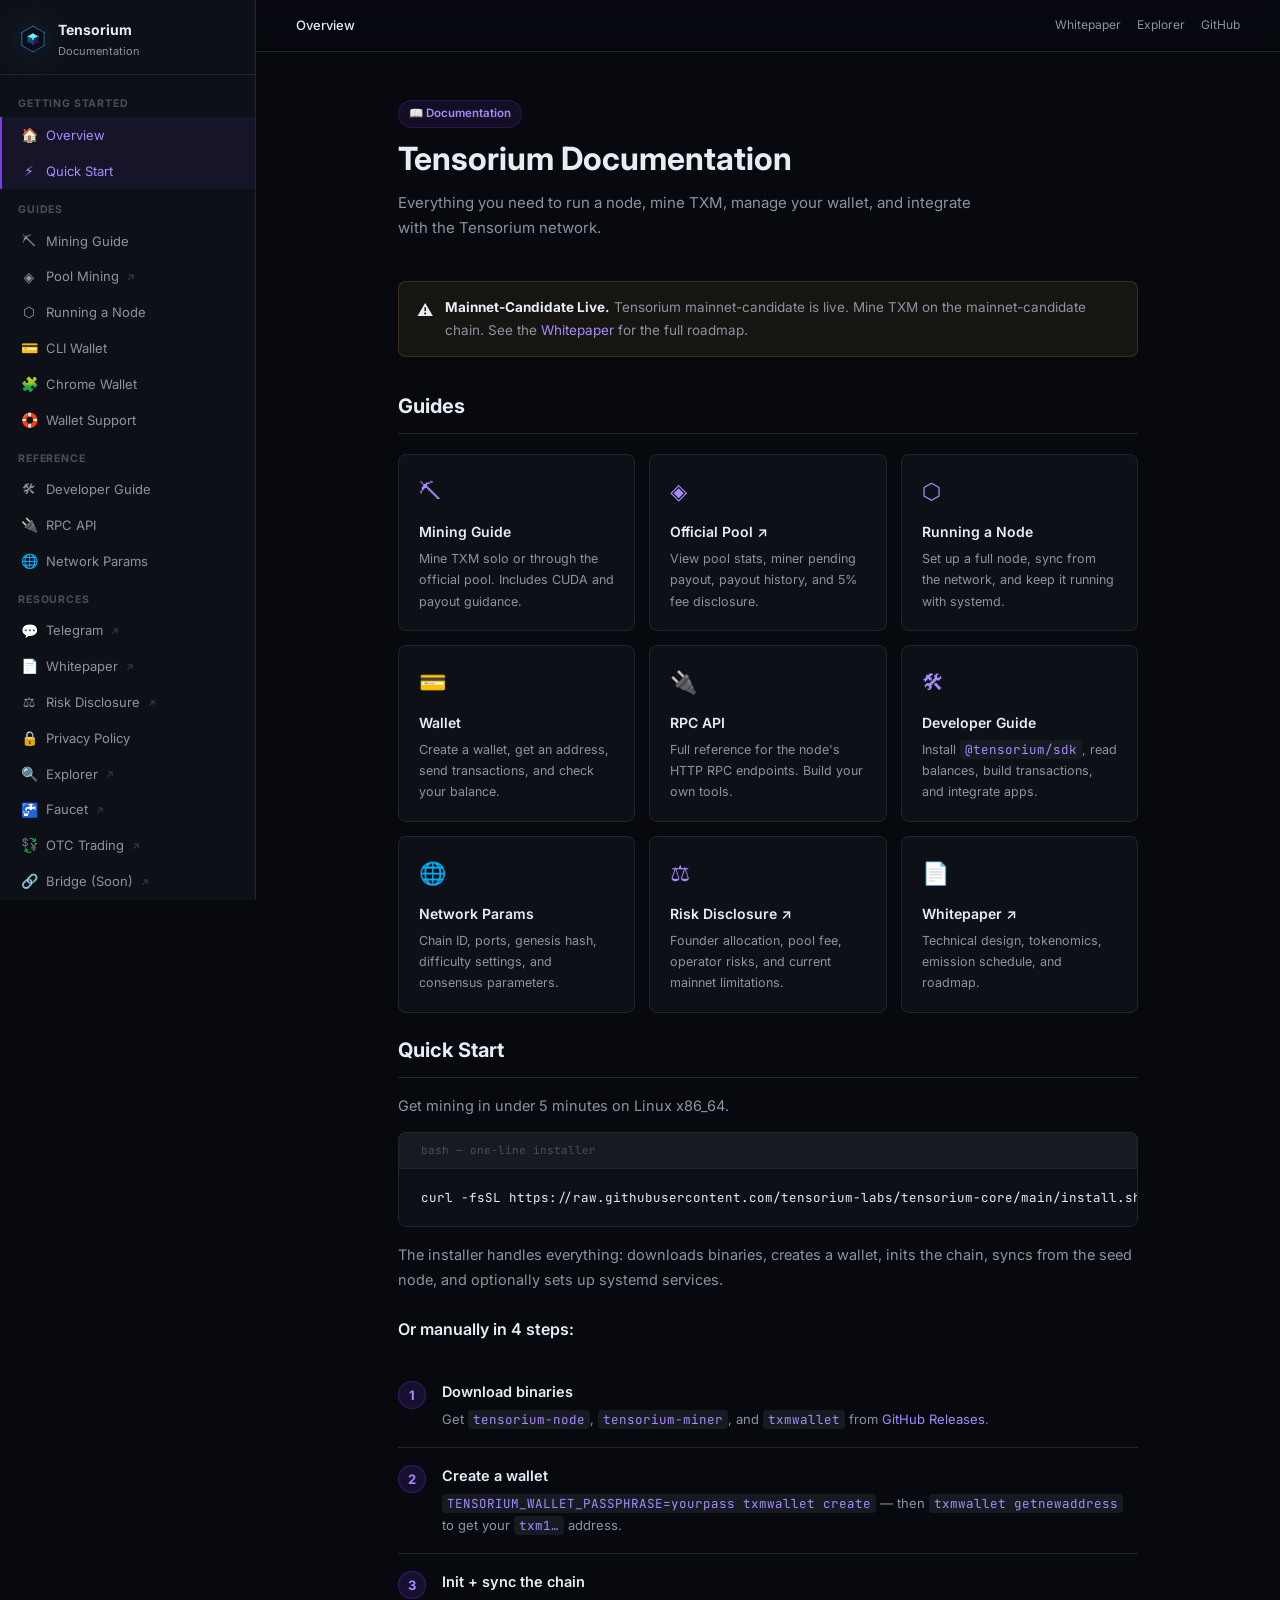
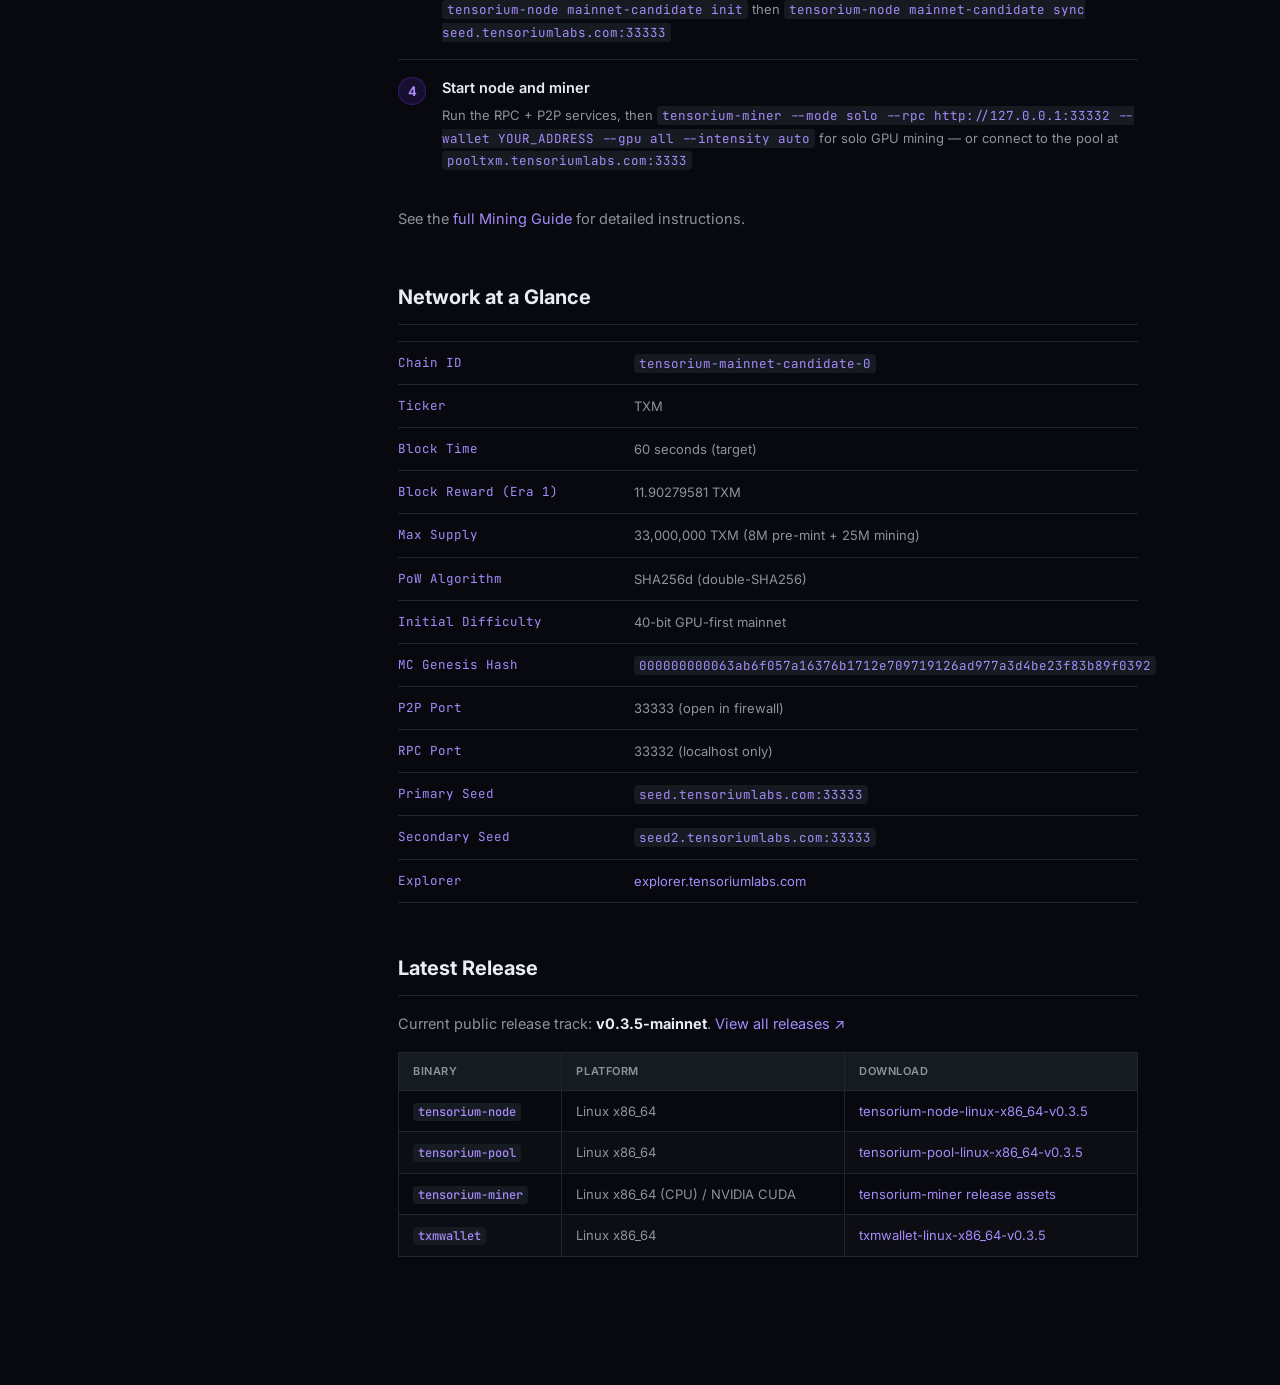
==== commit 20dd8140: "docs: bump displayed release version from v0.3.3 to v0.3.5-mainnet Update sidebar footer, release-tr" ====
--- a/index.html
+++ b/index.html
@@ -161,22 +161,26 @@
     <!-- Binaries -->
     <div class="section" id="binaries">
       <h2>Latest Release</h2>
-      <p>Current public release track: <strong>v0.3.3-mainnet</strong>. <a href="https://github.com/tensorium-labs/tensorium-core/releases" target="_blank">View all releases ↗</a></p>
+      <p>Current public release track: <strong>v0.3.5-mainnet</strong>. <a href="https://github.com/tensorium-labs/tensorium-core/releases" target="_blank">View all releases ↗</a></p>
       <div class="table-wrap">
         <table>
           <thead><tr><th>Binary</th><th>Platform</th><th>Download</th></tr></thead>
           <tbody>
             <tr>
               <td><code>tensorium-node</code></td><td>Linux x86_64</td>
-              <td><a href="https://github.com/tensorium-labs/tensorium-core/releases/download/v0.3.3-mainnet/tensorium-node-linux-x86_64" target="_blank">tensorium-node-linux-x86_64</a></td>
+              <td><a href="https://github.com/tensorium-labs/tensorium-core/releases/download/v0.3.5-mainnet/tensorium-node-linux-x86_64-v0.3.5" target="_blank">tensorium-node-linux-x86_64-v0.3.5</a></td>
             </tr>
             <tr>
-              <td><code>tensorium-miner</code></td><td>Linux x86_64 / NVIDIA CUDA</td>
+              <td><code>tensorium-pool</code></td><td>Linux x86_64</td>
+              <td><a href="https://github.com/tensorium-labs/tensorium-core/releases/download/v0.3.5-mainnet/tensorium-pool-linux-x86_64-v0.3.5" target="_blank">tensorium-pool-linux-x86_64-v0.3.5</a></td>
+            </tr>
+            <tr>
+              <td><code>tensorium-miner</code></td><td>Linux x86_64 (CPU) / NVIDIA CUDA</td>
               <td><a href="https://github.com/tensorium-labs/tensorium-core/releases" target="_blank">tensorium-miner release assets</a></td>
             </tr>
             <tr>
               <td><code>txmwallet</code></td><td>Linux x86_64</td>
-              <td><a href="https://github.com/tensorium-labs/tensorium-core/releases/download/v0.3.3-mainnet/txmwallet-linux-x86_64" target="_blank">txmwallet-linux-x86_64</a></td>
+              <td><a href="https://github.com/tensorium-labs/tensorium-core/releases/download/v0.3.5-mainnet/txmwallet-linux-x86_64-v0.3.5" target="_blank">txmwallet-linux-x86_64-v0.3.5</a></td>
             </tr>
           </tbody>
         </table>
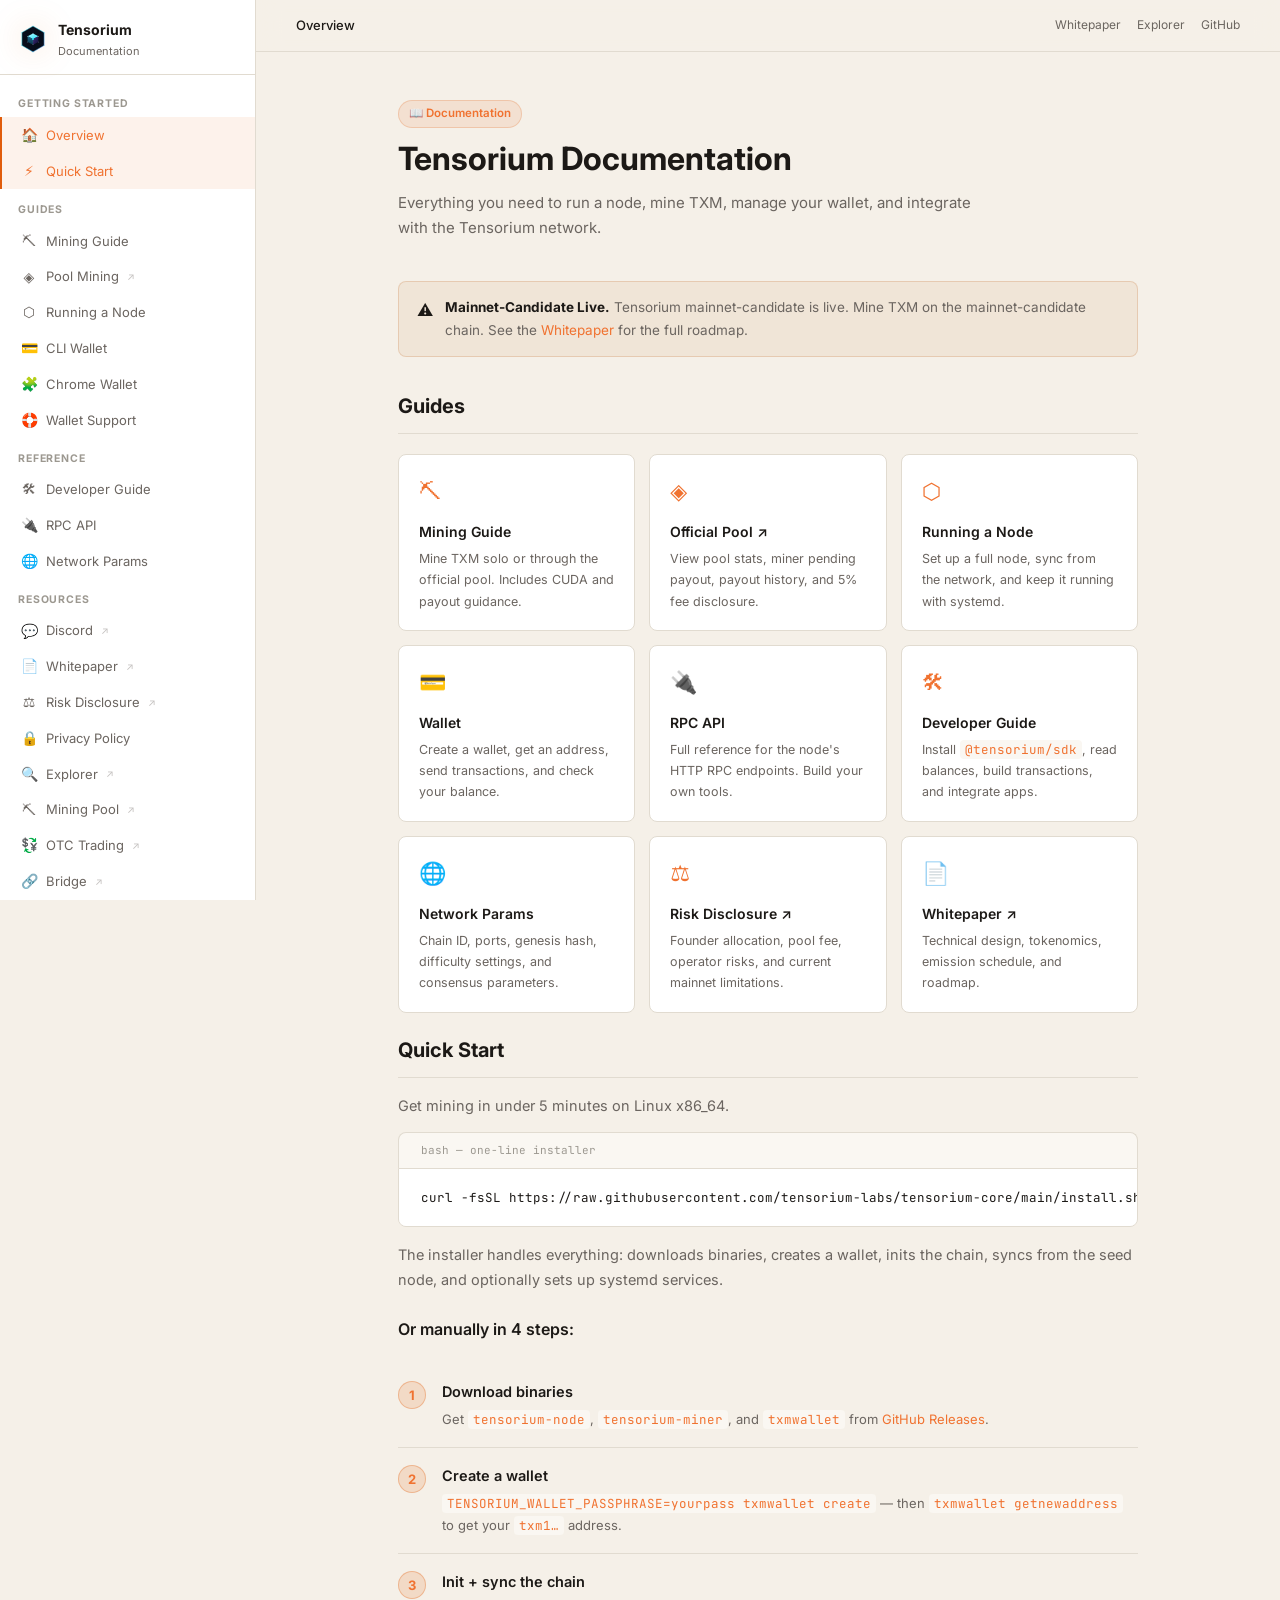
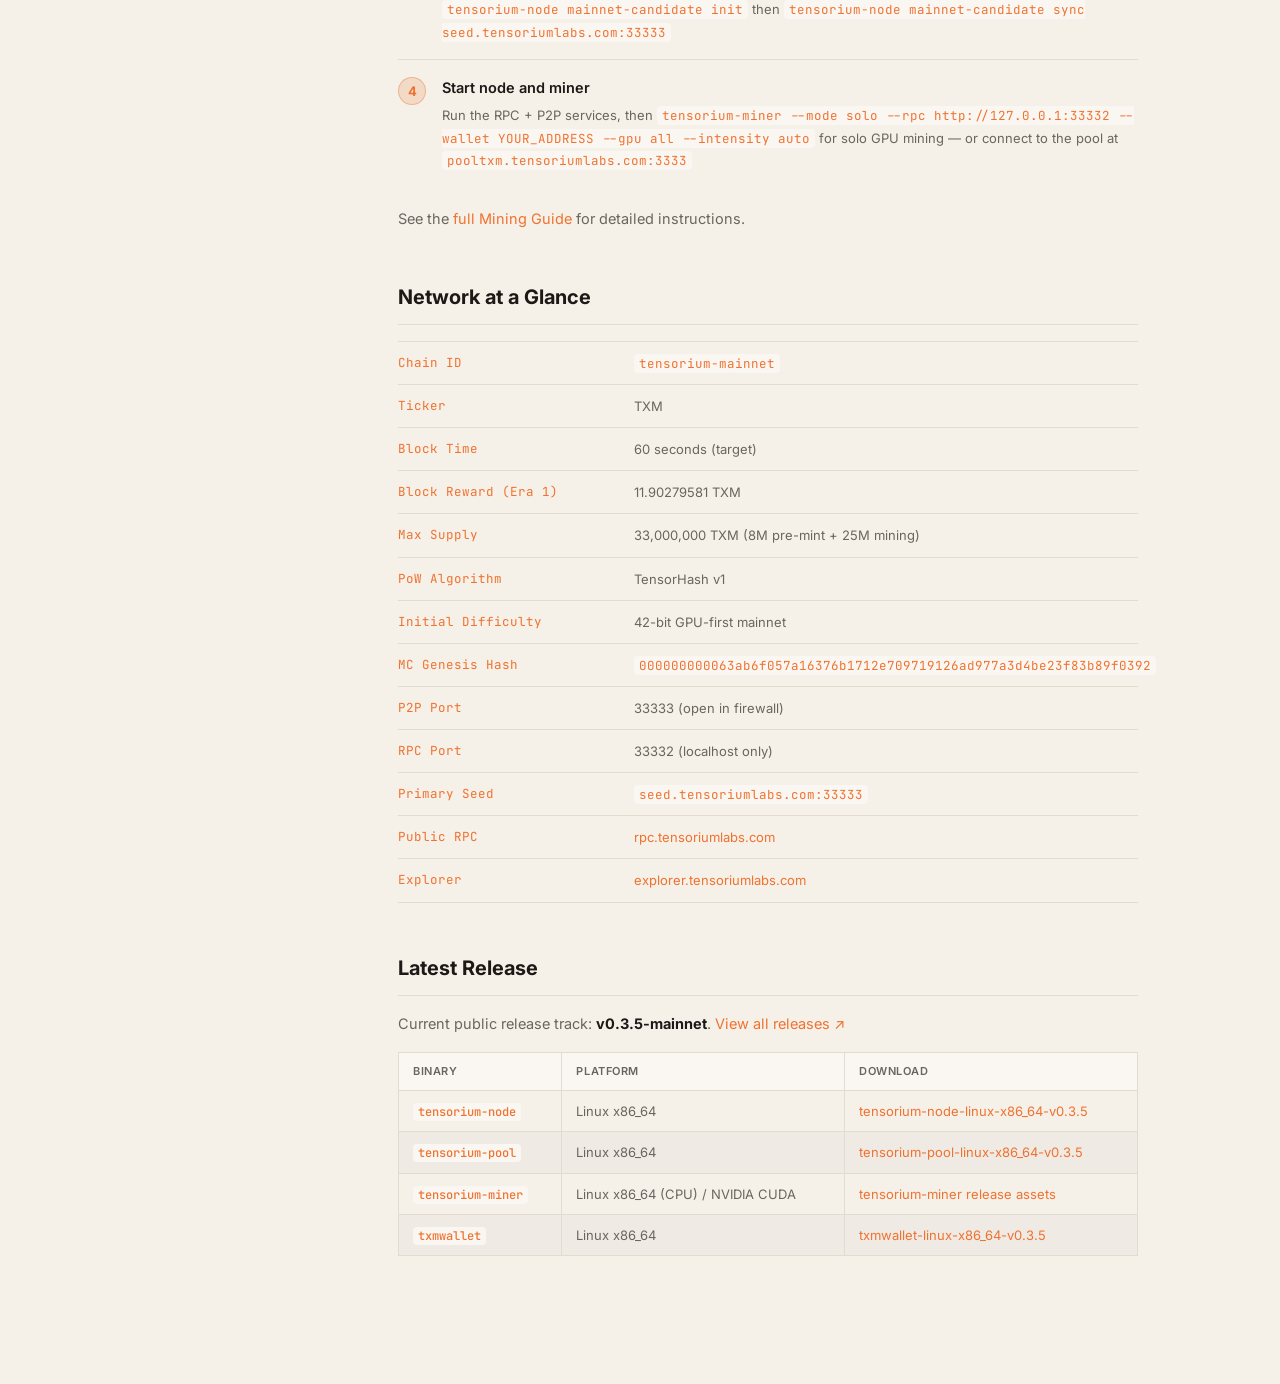
==== commit 8997f88a: "docs: update public docs for tensorium mainnet v1" ====
--- a/index.html
+++ b/index.html
@@ -142,18 +142,18 @@
     <div class="section" id="network-quick">
       <h2>Network at a Glance</h2>
       <div class="param-table">
-        <div class="param-row"><span class="param-key">Chain ID</span><span class="param-val"><code>tensorium-mainnet-candidate-0</code></span></div>
+        <div class="param-row"><span class="param-key">Chain ID</span><span class="param-val"><code>tensorium-mainnet</code></span></div>
         <div class="param-row"><span class="param-key">Ticker</span><span class="param-val">TXM</span></div>
         <div class="param-row"><span class="param-key">Block Time</span><span class="param-val">60 seconds (target)</span></div>
         <div class="param-row"><span class="param-key">Block Reward (Era 1)</span><span class="param-val">11.90279581 TXM</span></div>
         <div class="param-row"><span class="param-key">Max Supply</span><span class="param-val">33,000,000 TXM (8M pre-mint + 25M mining)</span></div>
-        <div class="param-row"><span class="param-key">PoW Algorithm</span><span class="param-val">SHA256d (double-SHA256)</span></div>
-        <div class="param-row"><span class="param-key">Initial Difficulty</span><span class="param-val">40-bit GPU-first mainnet</span></div>
+        <div class="param-row"><span class="param-key">PoW Algorithm</span><span class="param-val">TensorHash v1</span></div>
+        <div class="param-row"><span class="param-key">Initial Difficulty</span><span class="param-val">42-bit GPU-first mainnet</span></div>
         <div class="param-row"><span class="param-key">MC Genesis Hash</span><span class="param-val"><code>000000000063ab6f057a16376b1712e709719126ad977a3d4be23f83b89f0392</code></span></div>
         <div class="param-row"><span class="param-key">P2P Port</span><span class="param-val">33333 (open in firewall)</span></div>
         <div class="param-row"><span class="param-key">RPC Port</span><span class="param-val">33332 (localhost only)</span></div>
         <div class="param-row"><span class="param-key">Primary Seed</span><span class="param-val"><code>seed.tensoriumlabs.com:33333</code></span></div>
-        <div class="param-row"><span class="param-key">Secondary Seed</span><span class="param-val"><code>seed2.tensoriumlabs.com:33333</code></span></div>
+        <div class="param-row"><span class="param-key">Public RPC</span><span class="param-val"><a href="https://rpc.tensoriumlabs.com" target="_blank">rpc.tensoriumlabs.com</a></span></div>
         <div class="param-row"><span class="param-key">Explorer</span><span class="param-val"><a href="https://explorer.tensoriumlabs.com" target="_blank">explorer.tensoriumlabs.com</a></span></div>
       </div>
     </div>
--- a/css/style.css
+++ b/css/style.css
@@ -1,20 +1,20 @@
 @import url('https://fonts.googleapis.com/css2?family=Inter:wght@400;500;600;700&family=JetBrains+Mono:wght@400;500&display=swap');
 
 :root {
-  --bg:        #07090f;
-  --surface:   #0d1117;
-  --surface2:  #161b22;
-  --border:    #21262d;
-  --border2:   #30363d;
-  --primary:   #7c3aed;
-  --primary-l: #a78bfa;
-  --blue:      #58a6ff;
-  --green:     #3fb950;
-  --yellow:    #e3b341;
-  --red:       #f85149;
-  --text:      #e6edf3;
-  --text2:     #8b949e;
-  --text3:     #484f58;
+  --bg:        #F5F0E8;
+  --surface:   #FFFFFF;
+  --surface2:  #FAF7F2;
+  --border:    #E1DBD0;
+  --border2:   #D0C9BC;
+  --primary:   #E05C0B;
+  --primary-l: #F07230;
+  --blue:      #1D4ED8;
+  --green:     #16a34a;
+  --yellow:    #b45309;
+  --red:       #dc2626;
+  --text:      #1C1916;
+  --text2:     #6B6560;
+  --text3:     #9C9890;
   --sidebar-w: 256px;
   --radius:    8px;
 }
@@ -63,7 +63,7 @@
   display: block;
   flex-shrink: 0;
   object-fit: contain;
-  filter: drop-shadow(0 0 16px rgba(88, 166, 255, 0.2));
+  filter: drop-shadow(0 0 16px rgba(224, 92, 11, 0.18));
 }
 
 .brand-name { font-weight: 700; font-size: 14px; color: var(--text); }
@@ -90,7 +90,7 @@
   cursor: pointer;
 }
 .nav-item:hover { color: var(--text); background: var(--surface2); text-decoration: none; }
-.nav-item.active { color: var(--primary-l); border-left-color: var(--primary); background: rgba(124,58,237,.08); }
+.nav-item.active { color: var(--primary-l); border-left-color: var(--primary); background: rgba(224,92,11,.08); }
 .nav-item .nav-icon { font-size: 14px; width: 18px; text-align: center; flex-shrink: 0; }
 
 .sidebar-footer {
@@ -108,7 +108,7 @@
   display: flex; align-items: center;
   padding: 0 40px; height: 52px;
   border-bottom: 1px solid var(--border);
-  background: rgba(7,9,15,.8);
+  background: rgba(245,240,232,.8);
   backdrop-filter: blur(12px);
   position: sticky; top: 0; z-index: 10;
   gap: 12px;
@@ -134,8 +134,8 @@
 
 .page-tag {
   display: inline-flex; align-items: center; gap: 6px;
-  background: rgba(124,58,237,.1); color: var(--primary-l);
-  border: 1px solid rgba(124,58,237,.2);
+  background: rgba(224,92,11,.1); color: var(--primary-l);
+  border: 1px solid rgba(224,92,11,.2);
   padding: 3px 10px; border-radius: 20px;
   font-size: 11.5px; font-weight: 600; margin-bottom: 12px;
 }
@@ -236,7 +236,7 @@
 }
 td:first-child { color: var(--text); font-weight: 500; }
 td code { font-size: 12px; }
-tr:nth-child(even) td { background: rgba(255,255,255,.018); }
+tr:nth-child(even) td { background: rgba(28,25,22,.025); }
 
 /* ── Callouts ─────────────────────────────────────────────────────────���──── */
 
@@ -248,10 +248,10 @@
 .callout-icon { font-size: 16px; flex-shrink: 0; margin-top: 1px; }
 .callout-body { color: var(--text2); }
 .callout-body strong { color: var(--text); }
-.callout-info    { background: rgba(88,166,255,.07);  border: 1px solid rgba(88,166,255,.18); }
-.callout-warn    { background: rgba(227,179,65,.07);  border: 1px solid rgba(227,179,65,.18); }
-.callout-success { background: rgba(63,185,80,.07);   border: 1px solid rgba(63,185,80,.18); }
-.callout-danger  { background: rgba(248,81,73,.07);   border: 1px solid rgba(248,81,73,.18); }
+.callout-info    { background: rgba(29,78,216,.07);   border: 1px solid rgba(29,78,216,.18); }
+.callout-warn    { background: rgba(180,83,9,.07);    border: 1px solid rgba(180,83,9,.18); }
+.callout-success { background: rgba(22,163,74,.07);   border: 1px solid rgba(22,163,74,.18); }
+.callout-danger  { background: rgba(220,38,38,.07);   border: 1px solid rgba(220,38,38,.18); }
 
 /* ── Steps ───────────────────────────────────────────────────────────────── */
 
@@ -265,8 +265,8 @@
 
 .step-num {
   width: 28px; height: 28px; border-radius: 50%;
-  background: rgba(124,58,237,.15); color: var(--primary-l);
-  border: 1px solid rgba(124,58,237,.3);
+  background: rgba(224,92,11,.15); color: var(--primary-l);
+  border: 1px solid rgba(224,92,11,.3);
   display: flex; align-items: center; justify-content: center;
   font-size: 13px; font-weight: 700; flex-shrink: 0; margin-top: 1px;
 }
@@ -331,9 +331,9 @@
 
 /* ── Badges ──────────────────────────────────────────────────────────────── */
 .badge { display: inline-block; padding: 2px 8px; border-radius: 4px; font-size: 11px; font-weight: 600; letter-spacing: .03em; }
-.badge-green  { background: #14532d44; color: #22c55e; }
-.badge-yellow { background: #78350f44; color: #f59e0b; }
-.badge-purple { background: #4c1d9544; color: #a78bfa; }
+.badge-green  { background: #16a34a1f; color: #15803d; }
+.badge-yellow { background: #b453091f; color: #92400e; }
+.badge-purple { background: #1D4ED81f; color: #1e40af; }
 
 /* ── Button ──────────────────────────────────────────────────────────────── */
 .btn { display: inline-block; background: var(--primary); color: #fff; padding: 9px 20px; border-radius: 6px; font-size: 13px; font-weight: 600; text-decoration: none; transition: opacity .15s; }
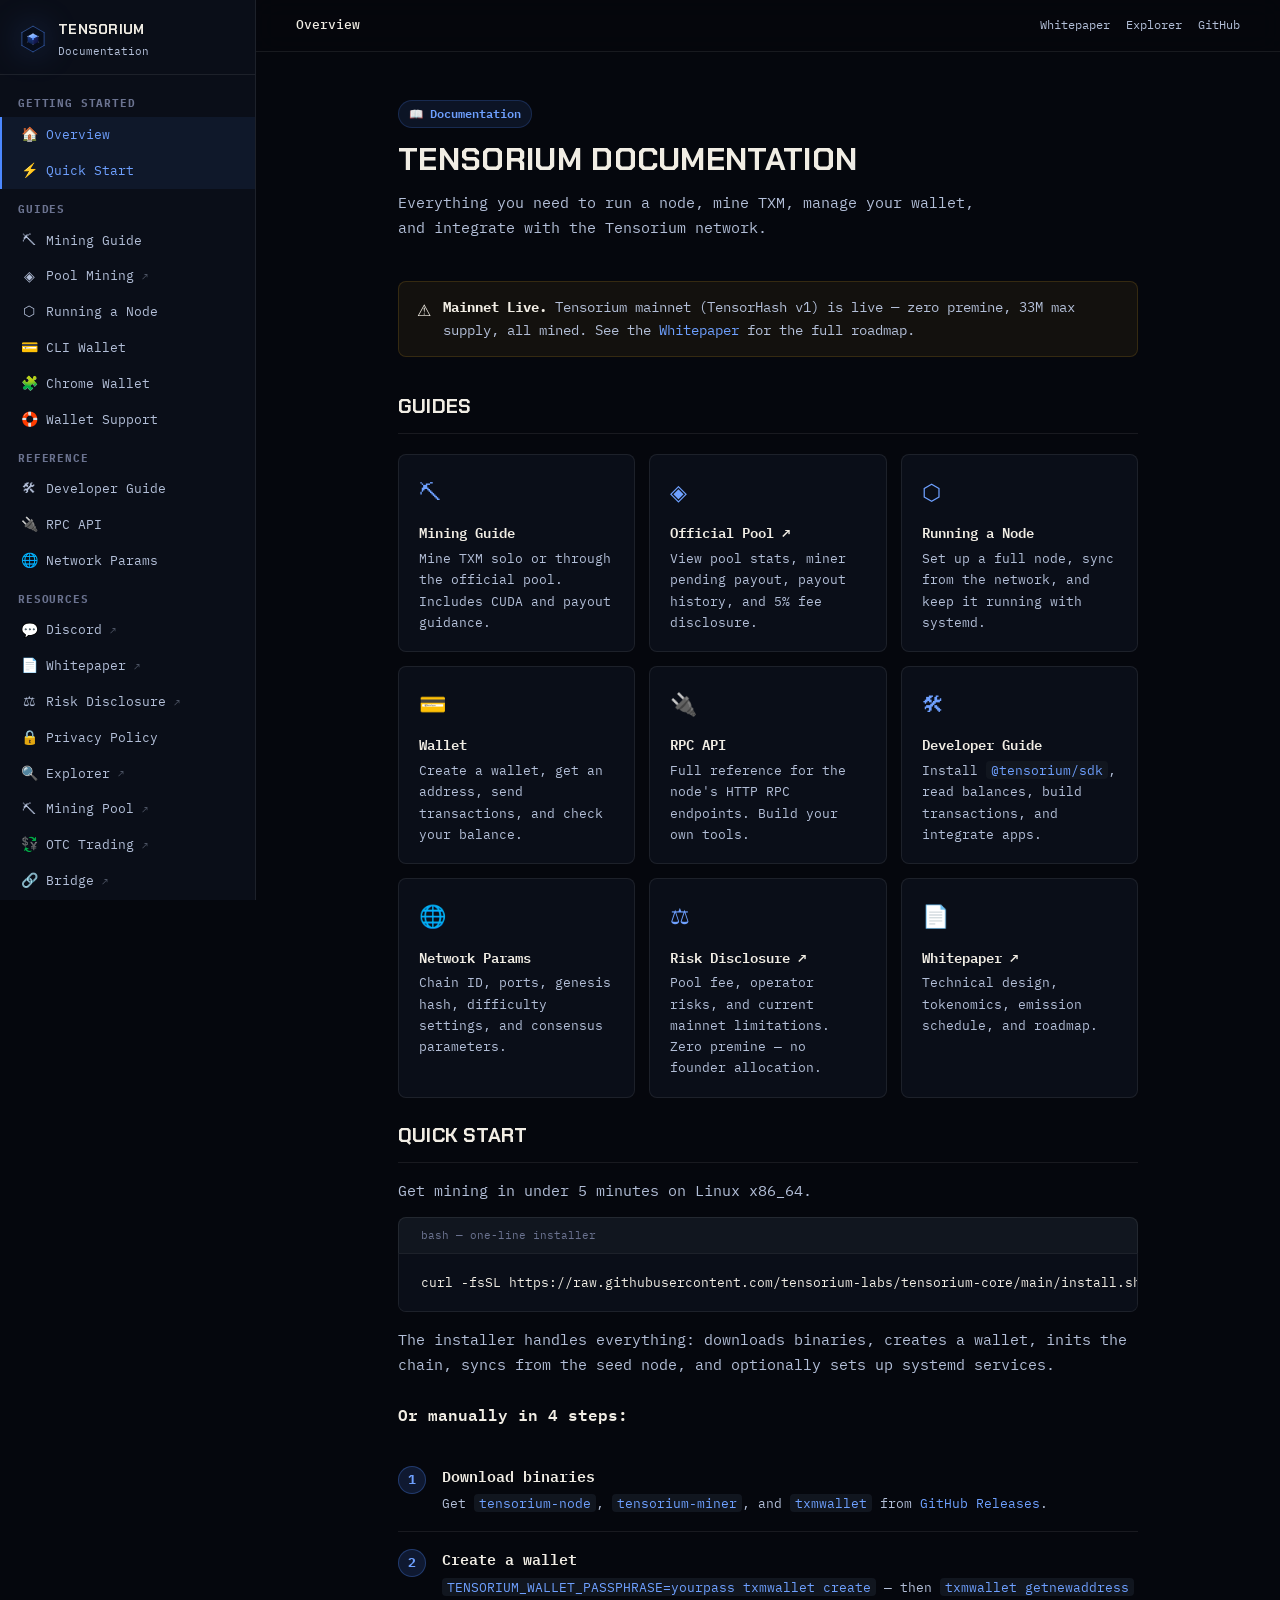
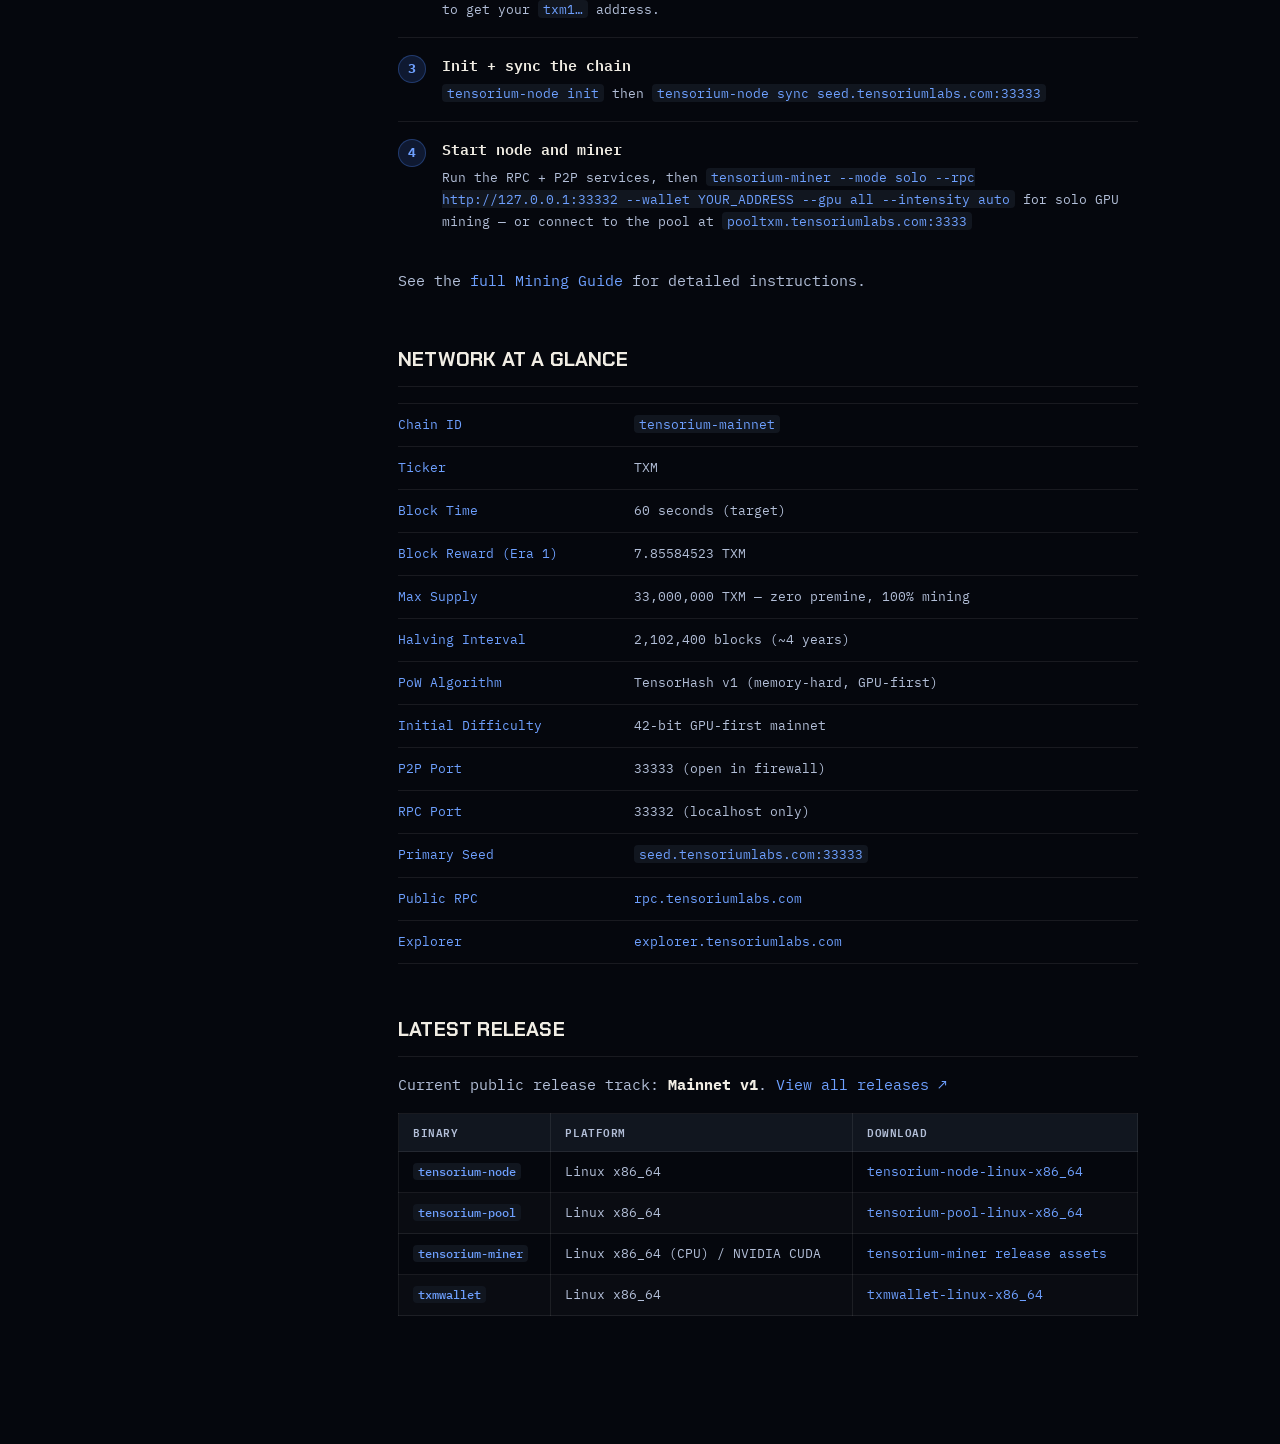
==== commit aaf08379: "docs: finish mainnet v1 cleanup and release links" ====
--- a/index.html
+++ b/index.html
@@ -17,7 +17,7 @@
     <div><div class="brand-name">Tensorium</div><div class="brand-sub">Documentation</div></div>
   </a>
   <nav class="sidebar-nav"></nav>
-  <div class="sidebar-footer">mainnet-candidate live · <a href="https://github.com/tensorium-labs/tensorium-core/releases" target="_blank">Changelog</a></div>
+  <div class="sidebar-footer">mainnet (TensorHash v1) live · <a href="https://github.com/tensorium-labs/tensorium-core/releases" target="_blank">Changelog</a></div>
 </aside>
 
 <div class="main">
@@ -40,7 +40,7 @@
 
     <div class="callout callout-warn">
       <span class="callout-icon">⚠</span>
-      <div class="callout-body"><strong>Mainnet-Candidate Live.</strong> Tensorium mainnet-candidate is live. Mine TXM on the mainnet-candidate chain. See the <a href="https://whitepaper.tensoriumlabs.com" target="_blank">Whitepaper</a> for the full roadmap.</div>
+      <div class="callout-body"><strong>Mainnet Live.</strong> Tensorium mainnet (TensorHash v1) is live — zero premine, 33M max supply, all mined. See the <a href="https://whitepaper.tensoriumlabs.com" target="_blank">Whitepaper</a> for the full roadmap.</div>
     </div>
 
     <!-- Quick links -->
@@ -84,7 +84,7 @@
       <a href="https://github.com/tensorium-labs/tensorium-core/blob/main/docs/project/RISK_DISCLOSURE.md" class="card" target="_blank">
         <div class="card-icon">⚖</div>
         <div class="card-title">Risk Disclosure ↗</div>
-        <div class="card-desc">Founder allocation, pool fee, operator risks, and current mainnet limitations.</div>
+        <div class="card-desc">Pool fee, operator risks, and current mainnet limitations. Zero premine — no founder allocation.</div>
       </a>
       <a href="https://whitepaper.tensoriumlabs.com" class="card" target="_blank">
         <div class="card-icon">📄</div>
@@ -123,7 +123,7 @@
           <div class="step-num">3</div>
           <div class="step-content">
             <div class="step-title">Init + sync the chain</div>
-            <div class="step-desc"><code>tensorium-node mainnet-candidate init</code> then <code>tensorium-node mainnet-candidate sync seed.tensoriumlabs.com:33333</code></div>
+            <div class="step-desc"><code>tensorium-node init</code> then <code>tensorium-node sync seed.tensoriumlabs.com:33333</code></div>
           </div>
         </div>
         <div class="step">
@@ -145,11 +145,11 @@
         <div class="param-row"><span class="param-key">Chain ID</span><span class="param-val"><code>tensorium-mainnet</code></span></div>
         <div class="param-row"><span class="param-key">Ticker</span><span class="param-val">TXM</span></div>
         <div class="param-row"><span class="param-key">Block Time</span><span class="param-val">60 seconds (target)</span></div>
-        <div class="param-row"><span class="param-key">Block Reward (Era 1)</span><span class="param-val">11.90279581 TXM</span></div>
-        <div class="param-row"><span class="param-key">Max Supply</span><span class="param-val">33,000,000 TXM (8M pre-mint + 25M mining)</span></div>
-        <div class="param-row"><span class="param-key">PoW Algorithm</span><span class="param-val">TensorHash v1</span></div>
+        <div class="param-row"><span class="param-key">Block Reward (Era 1)</span><span class="param-val">7.85584523 TXM</span></div>
+        <div class="param-row"><span class="param-key">Max Supply</span><span class="param-val">33,000,000 TXM — zero premine, 100% mining</span></div>
+        <div class="param-row"><span class="param-key">Halving Interval</span><span class="param-val">2,102,400 blocks (~4 years)</span></div>
+        <div class="param-row"><span class="param-key">PoW Algorithm</span><span class="param-val">TensorHash v1 (memory-hard, GPU-first)</span></div>
         <div class="param-row"><span class="param-key">Initial Difficulty</span><span class="param-val">42-bit GPU-first mainnet</span></div>
-        <div class="param-row"><span class="param-key">MC Genesis Hash</span><span class="param-val"><code>000000000063ab6f057a16376b1712e709719126ad977a3d4be23f83b89f0392</code></span></div>
         <div class="param-row"><span class="param-key">P2P Port</span><span class="param-val">33333 (open in firewall)</span></div>
         <div class="param-row"><span class="param-key">RPC Port</span><span class="param-val">33332 (localhost only)</span></div>
         <div class="param-row"><span class="param-key">Primary Seed</span><span class="param-val"><code>seed.tensoriumlabs.com:33333</code></span></div>
@@ -161,18 +161,18 @@
     <!-- Binaries -->
     <div class="section" id="binaries">
       <h2>Latest Release</h2>
-      <p>Current public release track: <strong>v0.3.5-mainnet</strong>. <a href="https://github.com/tensorium-labs/tensorium-core/releases" target="_blank">View all releases ↗</a></p>
+      <p>Current public release track: <strong>Mainnet v1</strong>. <a href="https://github.com/tensorium-labs/tensorium-core/releases" target="_blank">View all releases ↗</a></p>
       <div class="table-wrap">
         <table>
           <thead><tr><th>Binary</th><th>Platform</th><th>Download</th></tr></thead>
           <tbody>
             <tr>
               <td><code>tensorium-node</code></td><td>Linux x86_64</td>
-              <td><a href="https://github.com/tensorium-labs/tensorium-core/releases/download/v0.3.5-mainnet/tensorium-node-linux-x86_64-v0.3.5" target="_blank">tensorium-node-linux-x86_64-v0.3.5</a></td>
+              <td><a href="https://github.com/tensorium-labs/tensorium-core/releases/latest/download/tensorium-node-linux-x86_64" target="_blank">tensorium-node-linux-x86_64</a></td>
             </tr>
             <tr>
               <td><code>tensorium-pool</code></td><td>Linux x86_64</td>
-              <td><a href="https://github.com/tensorium-labs/tensorium-core/releases/download/v0.3.5-mainnet/tensorium-pool-linux-x86_64-v0.3.5" target="_blank">tensorium-pool-linux-x86_64-v0.3.5</a></td>
+              <td><a href="https://github.com/tensorium-labs/tensorium-core/releases/latest/download/tensorium-pool-linux-x86_64" target="_blank">tensorium-pool-linux-x86_64</a></td>
             </tr>
             <tr>
               <td><code>tensorium-miner</code></td><td>Linux x86_64 (CPU) / NVIDIA CUDA</td>
@@ -180,7 +180,7 @@
             </tr>
             <tr>
               <td><code>txmwallet</code></td><td>Linux x86_64</td>
-              <td><a href="https://github.com/tensorium-labs/tensorium-core/releases/download/v0.3.5-mainnet/txmwallet-linux-x86_64-v0.3.5" target="_blank">txmwallet-linux-x86_64-v0.3.5</a></td>
+              <td><a href="https://github.com/tensorium-labs/tensorium-core/releases/latest/download/txmwallet-linux-x86_64" target="_blank">txmwallet-linux-x86_64</a></td>
             </tr>
           </tbody>
         </table>
--- a/css/style.css
+++ b/css/style.css
@@ -1,29 +1,31 @@
-@import url('https://fonts.googleapis.com/css2?family=Inter:wght@400;500;600;700&family=JetBrains+Mono:wght@400;500&display=swap');
+@import url('https://fonts.googleapis.com/css2?family=Chakra+Petch:wght@500;600;700&family=IBM+Plex+Mono:wght@400;500;600&display=swap');
 
 :root {
-  --bg:        #F5F0E8;
-  --surface:   #FFFFFF;
-  --surface2:  #FAF7F2;
-  --border:    #E1DBD0;
-  --border2:   #D0C9BC;
-  --primary:   #E05C0B;
-  --primary-l: #F07230;
-  --blue:      #1D4ED8;
-  --green:     #16a34a;
-  --yellow:    #b45309;
-  --red:       #dc2626;
-  --text:      #1C1916;
-  --text2:     #6B6560;
-  --text3:     #9C9890;
+  /* Tensorium official dark + electric-blue brand (matches tensoriumlabs.com) */
+  --bg:        #05070D;
+  --surface:   #0a0e18;
+  --surface2:  #11161f;
+  --border:    rgba(255,255,255,.08);
+  --border2:   rgba(76,136,255,.22);
+  --primary:   #4C88FF;
+  --primary-l: #6EA0FF;
+  --blue:      #4C88FF;
+  --green:     #39d98a;
+  --yellow:    #d29922;
+  --red:       #f85149;
+  --text:      #F1EDE4;
+  --text2:     #b3bfd8;
+  --text3:     #6b7390;
   --sidebar-w: 256px;
   --radius:    8px;
+  --font-heading: "Chakra Petch", sans-serif;
 }
 
 *, *::before, *::after { box-sizing: border-box; margin: 0; padding: 0; }
 html { scroll-behavior: smooth; }
 
 body {
-  font-family: 'Inter', system-ui, sans-serif;
+  font-family: 'IBM Plex Mono', ui-monospace, monospace;
   background: var(--bg);
   color: var(--text);
   font-size: 14.5px;
@@ -63,10 +65,10 @@
   display: block;
   flex-shrink: 0;
   object-fit: contain;
-  filter: drop-shadow(0 0 16px rgba(224, 92, 11, 0.18));
-}
-
-.brand-name { font-weight: 700; font-size: 14px; color: var(--text); }
+  filter: drop-shadow(0 0 16px rgba(76, 136, 255, 0.25));
+}
+
+.brand-name { font-family: var(--font-heading); text-transform: uppercase; letter-spacing: .02em; font-weight: 700; font-size: 14px; color: var(--text); }
 .brand-sub  { font-size: 11px; color: var(--text2); }
 
 .sidebar-nav { padding: 12px 0; flex: 1; }
@@ -90,7 +92,7 @@
   cursor: pointer;
 }
 .nav-item:hover { color: var(--text); background: var(--surface2); text-decoration: none; }
-.nav-item.active { color: var(--primary-l); border-left-color: var(--primary); background: rgba(224,92,11,.08); }
+.nav-item.active { color: var(--primary-l); border-left-color: var(--primary); background: rgba(76,136,255,.08); }
 .nav-item .nav-icon { font-size: 14px; width: 18px; text-align: center; flex-shrink: 0; }
 
 .sidebar-footer {
@@ -108,7 +110,7 @@
   display: flex; align-items: center;
   padding: 0 40px; height: 52px;
   border-bottom: 1px solid var(--border);
-  background: rgba(245,240,232,.8);
+  background: rgba(5,7,13,.8);
   backdrop-filter: blur(12px);
   position: sticky; top: 0; z-index: 10;
   gap: 12px;
@@ -134,13 +136,14 @@
 
 .page-tag {
   display: inline-flex; align-items: center; gap: 6px;
-  background: rgba(224,92,11,.1); color: var(--primary-l);
-  border: 1px solid rgba(224,92,11,.2);
+  background: rgba(76,136,255,.1); color: var(--primary-l);
+  border: 1px solid rgba(76,136,255,.2);
   padding: 3px 10px; border-radius: 20px;
   font-size: 11.5px; font-weight: 600; margin-bottom: 12px;
 }
 
 .page-title {
+  font-family: var(--font-heading); text-transform: uppercase; letter-spacing: .01em;
   font-size: 32px; font-weight: 700; line-height: 1.2; margin-bottom: 12px;
   background: linear-gradient(135deg, var(--text) 60%, var(--primary-l));
   -webkit-background-clip: text; -webkit-text-fill-color: transparent;
@@ -154,6 +157,7 @@
 .section { margin-bottom: 48px; scroll-margin-top: 72px; }
 
 h2 {
+  font-family: var(--font-heading); text-transform: uppercase; letter-spacing: .01em;
   font-size: 20px; font-weight: 700; color: var(--text);
   margin-bottom: 16px; padding-bottom: 10px;
   border-bottom: 1px solid var(--border);
@@ -185,7 +189,7 @@
   border-radius: var(--radius);
   padding: 18px 22px;
   overflow-x: auto;
-  font-family: 'JetBrains Mono', monospace;
+  font-family: 'IBM Plex Mono', monospace;
   font-size: 12.5px; line-height: 1.7;
   color: var(--text); margin: 16px 0;
   position: relative;
@@ -198,7 +202,7 @@
   border-radius: var(--radius) var(--radius) 0 0;
   padding: 8px 22px;
   font-size: 11px; color: var(--text3);
-  font-family: 'JetBrains Mono', monospace;
+  font-family: 'IBM Plex Mono', monospace;
   display: flex; align-items: center; justify-content: space-between;
 }
 
@@ -209,7 +213,7 @@
 }
 
 code {
-  font-family: 'JetBrains Mono', monospace;
+  font-family: 'IBM Plex Mono', monospace;
   font-size: 12.5px; background: var(--surface2);
   padding: 1px 5px; border-radius: 4px;
   color: var(--primary-l);
@@ -236,7 +240,7 @@
 }
 td:first-child { color: var(--text); font-weight: 500; }
 td code { font-size: 12px; }
-tr:nth-child(even) td { background: rgba(28,25,22,.025); }
+tr:nth-child(even) td { background: rgba(255,255,255,.02); }
 
 /* ── Callouts ─────────────────────────────────────────────────────────���──── */
 
@@ -248,10 +252,10 @@
 .callout-icon { font-size: 16px; flex-shrink: 0; margin-top: 1px; }
 .callout-body { color: var(--text2); }
 .callout-body strong { color: var(--text); }
-.callout-info    { background: rgba(29,78,216,.07);   border: 1px solid rgba(29,78,216,.18); }
-.callout-warn    { background: rgba(180,83,9,.07);    border: 1px solid rgba(180,83,9,.18); }
-.callout-success { background: rgba(22,163,74,.07);   border: 1px solid rgba(22,163,74,.18); }
-.callout-danger  { background: rgba(220,38,38,.07);   border: 1px solid rgba(220,38,38,.18); }
+.callout-info    { background: rgba(76,136,255,.07);   border: 1px solid rgba(76,136,255,.18); }
+.callout-warn    { background: rgba(210,153,34,.07);    border: 1px solid rgba(210,153,34,.18); }
+.callout-success { background: rgba(57,217,138,.07);   border: 1px solid rgba(57,217,138,.18); }
+.callout-danger  { background: rgba(248,81,73,.07);   border: 1px solid rgba(248,81,73,.18); }
 
 /* ── Steps ───────────────────────────────────────────────────────────────── */
 
@@ -265,8 +269,8 @@
 
 .step-num {
   width: 28px; height: 28px; border-radius: 50%;
-  background: rgba(224,92,11,.15); color: var(--primary-l);
-  border: 1px solid rgba(224,92,11,.3);
+  background: rgba(76,136,255,.15); color: var(--primary-l);
+  border: 1px solid rgba(76,136,255,.3);
   display: flex; align-items: center; justify-content: center;
   font-size: 13px; font-weight: 700; flex-shrink: 0; margin-top: 1px;
 }
@@ -299,7 +303,7 @@
   padding: 10px 0; gap: 16px;
 }
 .param-row:first-child { border-top: 1px solid var(--border); }
-.param-key  { font-family: 'JetBrains Mono', monospace; font-size: 12.5px; color: var(--primary-l); }
+.param-key  { font-family: 'IBM Plex Mono', monospace; font-size: 12.5px; color: var(--primary-l); }
 .param-val  { font-size: 13px; color: var(--text2); }
 
 /* ── FAQ ─────────────────────────────────────────────────────────────────── */
@@ -331,9 +335,9 @@
 
 /* ── Badges ──────────────────────────────────────────────────────────────── */
 .badge { display: inline-block; padding: 2px 8px; border-radius: 4px; font-size: 11px; font-weight: 600; letter-spacing: .03em; }
-.badge-green  { background: #16a34a1f; color: #15803d; }
-.badge-yellow { background: #b453091f; color: #92400e; }
-.badge-purple { background: #1D4ED81f; color: #1e40af; }
+.badge-green  { background: rgba(57,217,138,.15); color: #39d98a; }
+.badge-yellow { background: rgba(210,153,34,.15); color: #d29922; }
+.badge-purple { background: rgba(76,136,255,.15); color: #6EA0FF; }
 
 /* ── Button ──────────────────────────────────────────────────────────────── */
 .btn { display: inline-block; background: var(--primary); color: #fff; padding: 9px 20px; border-radius: 6px; font-size: 13px; font-weight: 600; text-decoration: none; transition: opacity .15s; }
